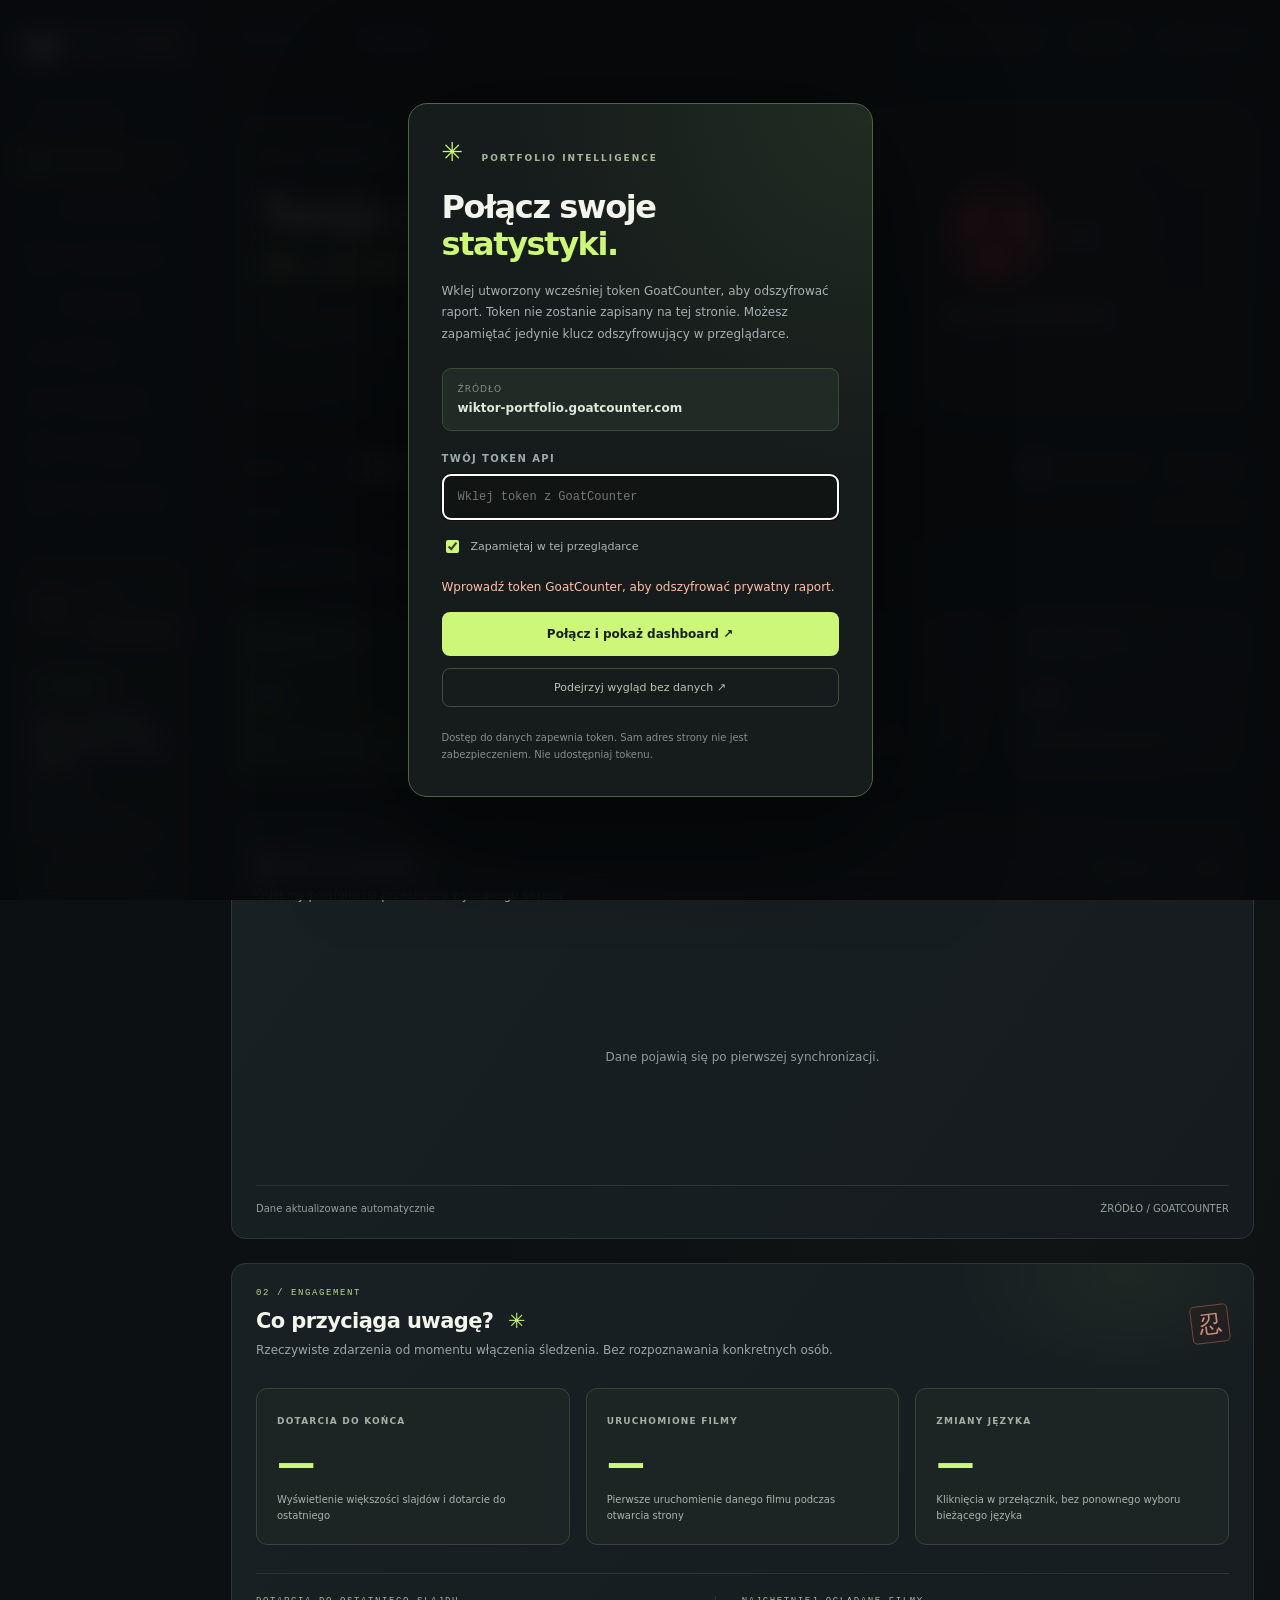
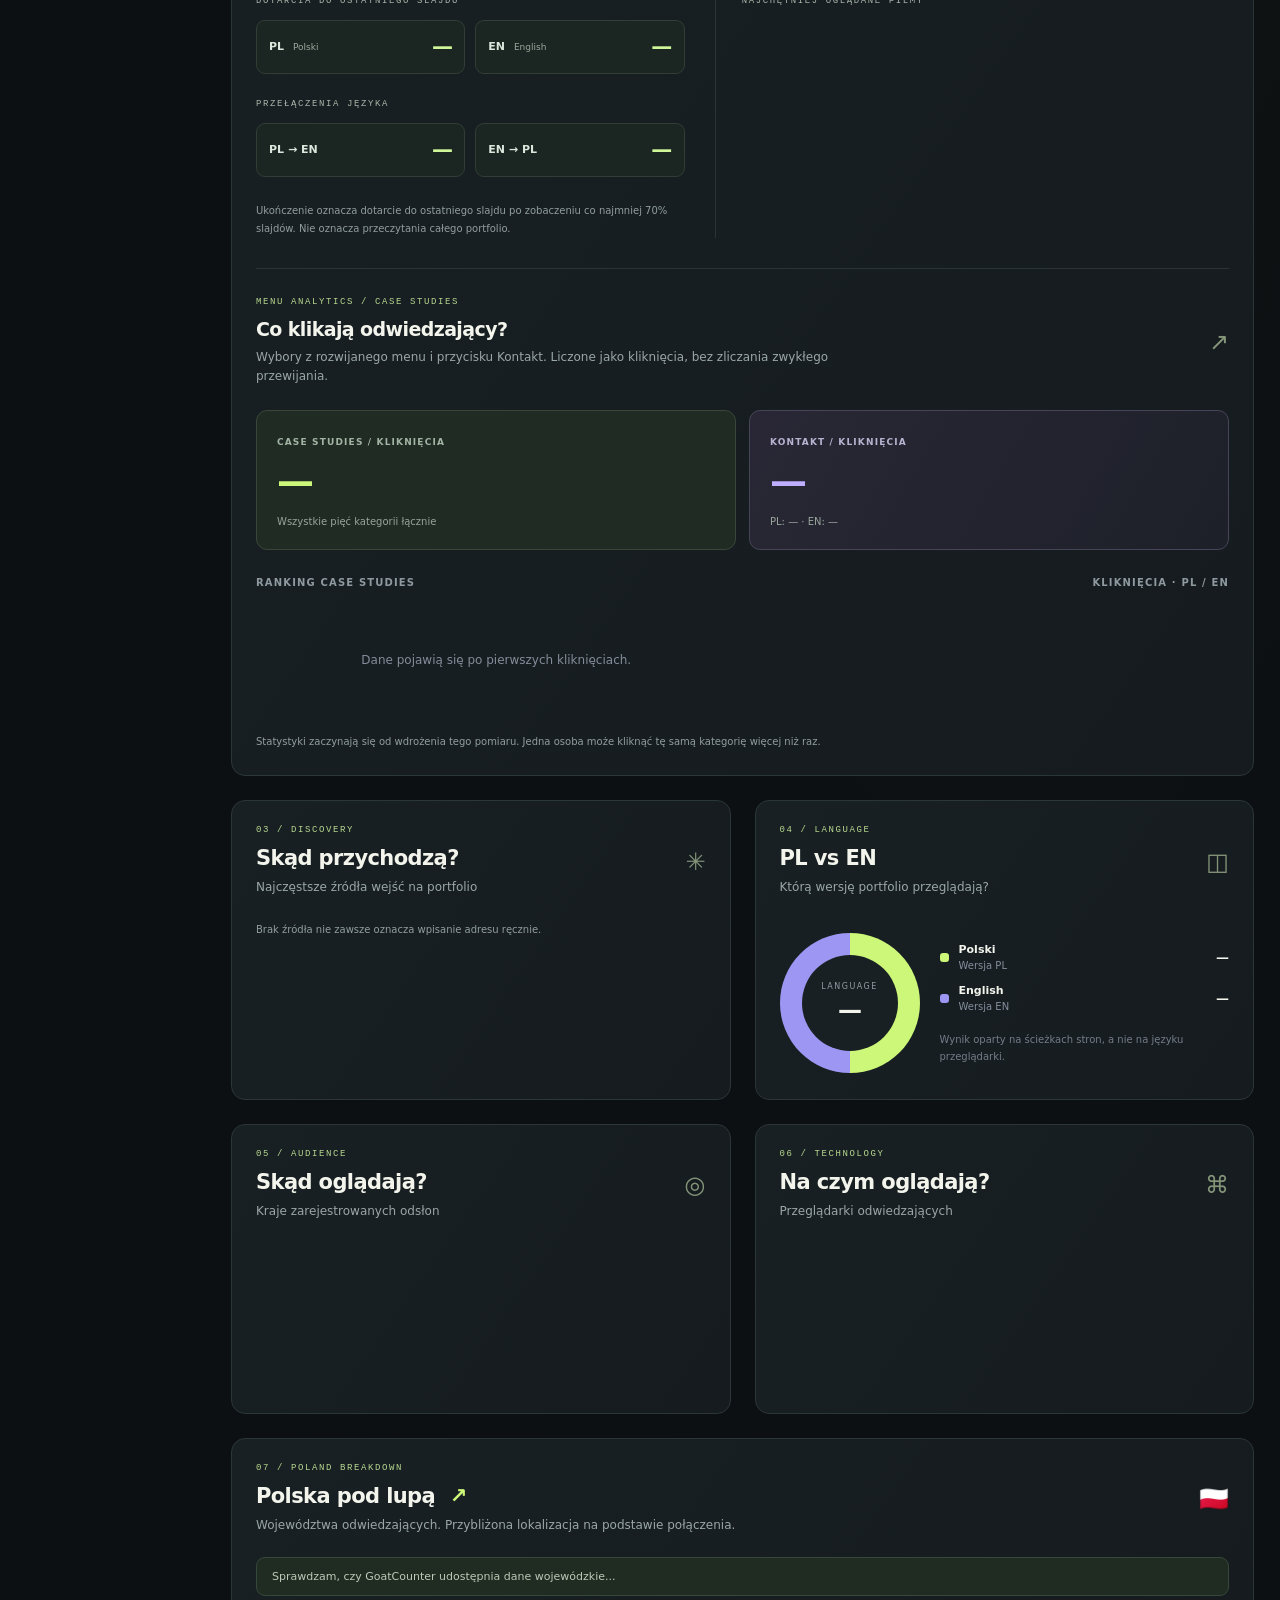
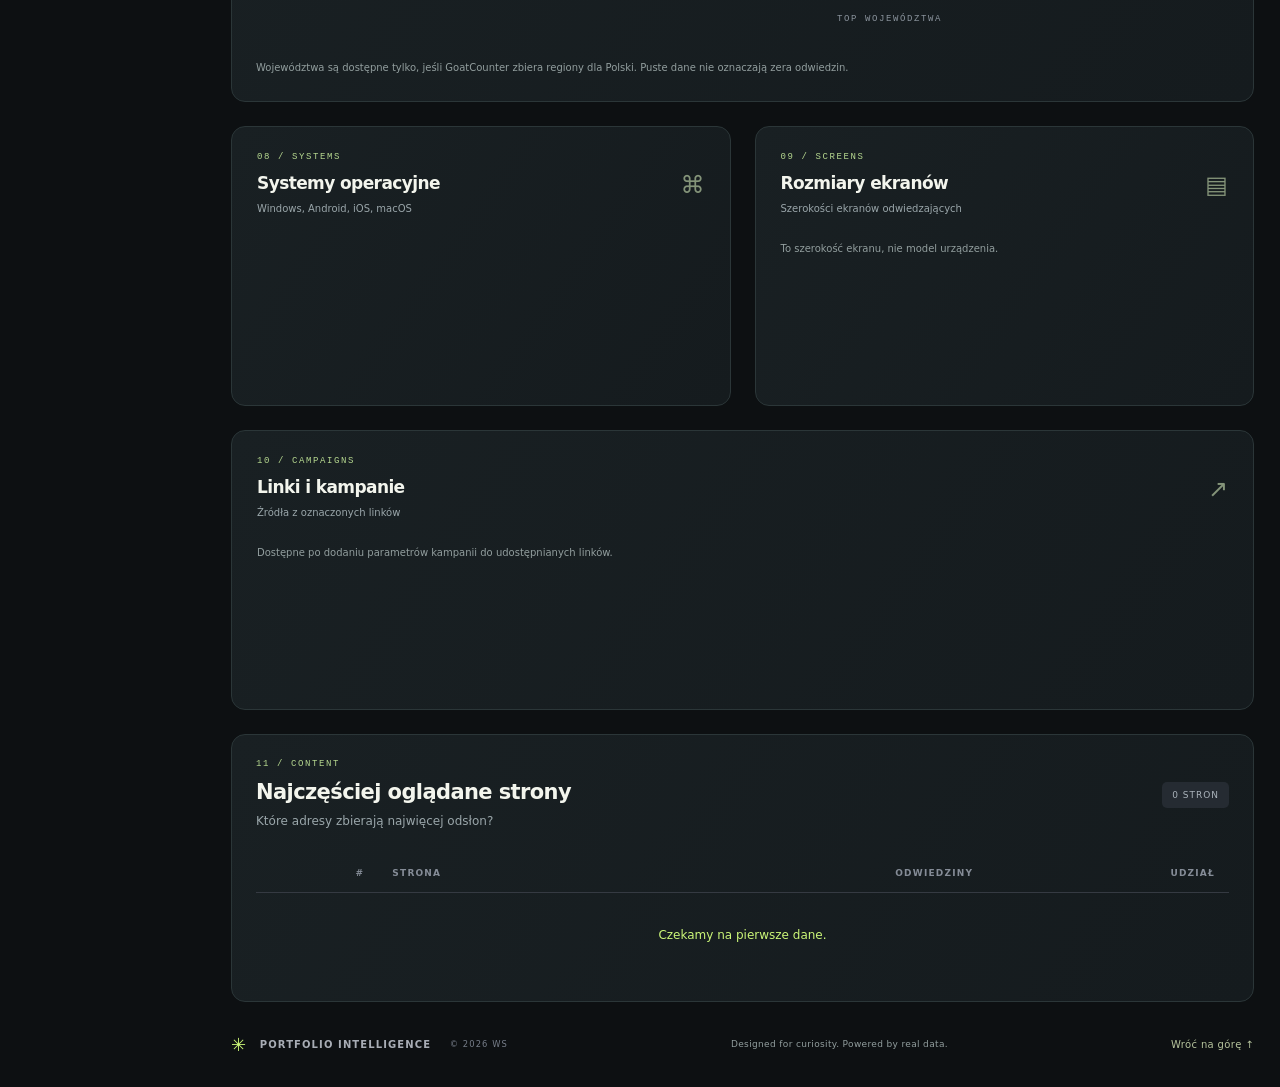
==== studio-insights-8f42c/index.html @ 473cbfe6 "Replace character decorations with Sharingan, transparent Shinobi Score and rank progression" ====
<!doctype html>
<html lang="pl">
<head>
  <meta charset="utf-8">
  <meta name="viewport" content="width=device-width, initial-scale=1">
  <meta name="theme-color" content="#0b0e14">
  <meta name="robots" content="noindex,nofollow,noarchive">
  <meta name="referrer" content="no-referrer">
  <title>Portfolio Intelligence | Wiktor Szczepaniak</title>
  <link rel="stylesheet" href="./style.css?v=sharingan-1">

  <script src="./connect.js?v=studio-2" defer></script>
  <script src="./shinobi-score.js" defer></script>
  <script src="./app.js?v=sharingan-1" defer></script>
  <script src="./appearance.js" defer></script>
</head>
<body>
  <div class="orb orb-one" aria-hidden="true"></div><div class="orb orb-two" aria-hidden="true"></div>
  <aside class="sidebar">
    <a class="brand" href="#overview" aria-label="Początek dashboardu"><div class="brand-symbol">W<span>✳</span></div><div class="brand-text">WS / STUDIO<small>ANALYTICS SYSTEM</small></div></a>
    <div class="side-caption">WORKSPACE</div>
    <nav class="navigation" aria-label="Nawigacja">
      <a class="nav-item active" href="#overview"><span class="nav-icon">▦</span> Overview <span class="nav-arrow">↗</span></a>
      <a class="nav-item" href="#traffic"><span class="nav-icon">⌁</span> Ruch na stronie</a><a class="nav-item" href="#engagement"><span class="nav-icon">◉</span> Zaangażowanie</a>
      <a class="nav-item" href="#discovery"><span class="nav-icon">↗</span> Źródła ruchu</a>
      <a class="nav-item" href="#audience"><span class="nav-icon">◎</span> Odbiorcy</a>
      <a class="nav-item" href="#regions"><span class="nav-icon">◈</span> Województwa</a><a class="nav-item" href="#devices"><span class="nav-icon">⌘</span> Technologia</a><a class="nav-item" href="#pages"><span class="nav-icon">▤</span> Popularne strony</a>
    </nav>
    <div class="side-card"><div class="side-rank"><span class="rank-seal" aria-hidden="true">忍</span><div><small>RANGA W TYM OKRESIE</small><strong id="side-rank-name">Nieustalona</strong></div></div><div class="side-card-top"><span class="dot"></span> PORTFOLIO TRACKER</div><strong>Jedno portfolio. Dwa języki. Pełen obraz.</strong><p>Statystyki z GoatCounter. Bez reklamowych trackerów.</p><a href="https://wiktorszczepaniak.github.io/portfolio/" target="_blank" rel="noopener noreferrer">Otwórz portfolio ↗</a></div>
    <div class="side-profile"><div class="profile-avatar">WS</div><div>Wiktor Szczepaniak<small>Creative Copywriter</small></div><span class="profile-more">···</span></div>
  </aside>
  <main class="main" id="overview">
    <header class="topbar"><div class="breadcrumbs">WORKSPACE <span>/</span> <b>ANALYTICS</b></div><div class="top-right"><span class="sync-mark" id="sync-mark"><i></i><span id="sync-text">Łączenie z danymi</span></span><span class="top-divider"></span><button id="manage-key" type="button" class="manage-key">Klucz API</button><span class="top-divider"></span><a href="https://wiktorszczepaniak.github.io/portfolio/" target="_blank" rel="noopener noreferrer">Zobacz stronę <span>↗</span></a></div></header>
    <section class="hero">
      <div class="hero-copy">
        <div class="hero-overline"><span class="hero-spark">✳</span> WS / PORTFOLIO INTELLIGENCE</div>
        <h1>Twoja praca.<br><em>Jej zasięg.</em></h1>
        <p>Zobacz, kto trafia na Twoje portfolio<br class="desktop-break"> i co zatrzymuje go na dłużej.</p>
        <div class="hero-caption"><span></span> CREATIVE WORK. REAL NUMBERS.</div>
      </div>
      <div class="shinobi-card">
        <div class="rank-card-top"><span>SHINOBI SCORE</span><span id="score-period">7 DNI</span></div>
        <div class="rank-card-main">
          <div class="sharingan-emblem" aria-hidden="true"><svg viewBox="0 0 160 160"><circle class="eye-disc" cx="80" cy="80" r="69"/><circle class="eye-orbit" cx="80" cy="80" r="43"/><circle cx="80" cy="80" r="13" fill="#140b0e"/><g fill="#140b0e"><path d="M80 26c-11 0-16 12-9 20 6 7 17 4 18-4 8 1 14-2 18-9-9 4-17-7-27-7z"/><path d="M80 26c-11 0-16 12-9 20 6 7 17 4 18-4 8 1 14-2 18-9-9 4-17-7-27-7z" transform="rotate(120 80 80)"/><path d="M80 26c-11 0-16 12-9 20 6 7 17 4 18-4 8 1 14-2 18-9-9 4-17-7-27-7z" transform="rotate(240 80 80)"/></g></svg></div>
          <div class="score-reading"><span>TWÓJ WYNIK</span><strong id="shinobi-score">—</strong><small>PKT / WYBRANY OKRES</small></div>
        </div>
        <div class="rank-line"><strong id="shinobi-rank">Ranga nieustalona</strong><span id="rank-next">Połącz dane</span></div>
        <div class="rank-progress" id="rank-progress" role="progressbar" aria-label="Postęp do kolejnej rangi" aria-valuemin="0" aria-valuemax="100" aria-valuenow="0"><span id="rank-fill"></span></div>
        <p class="rank-hint" id="rank-hint">Sharingan obserwuje. Wynik czeka na dane.</p>
      </div>
    </section>
    <div class="controls"><div class="controls-left"><span class="period-label">WYBRANY OKRES</span><div class="period-pills" role="group" aria-label="Wybór okresu"><button data-period="7" class="active" aria-pressed="true">7 dni</button><button data-period="30" aria-pressed="false">30 dni</button><button data-period="90" aria-pressed="false">90 dni</button><button data-period="365" aria-pressed="false">12 miesięcy</button></div></div><div class="control-actions"><label class="focus-toggle"><input type="checkbox" id="focus-mode"><span class="switch-track" aria-hidden="true"></span><span>Tryb skupienia</span></label><button class="refresh" id="refresh" type="button"><span>↻</span> Odśwież</button></div></div>
    <div class="status-row"><span id="status">Oczekiwanie na raport...</span><span id="timestamp">Źródło: GoatCounter</span></div>
    <details class="score-rules"><summary>Jak działa Shinobi Score i rangi? <span>＋</span></summary><div class="score-rules-content"><p>Własny system punktowy tego dashboardu, liczony osobno dla wybranego okresu. To zabawa z wynikami — nie liczba osób ani ocena jakości portfolio.</p><div class="score-weights"><span><b>+1</b> odsłona</span><span><b>+3</b> uruchomienie filmu</span><span><b>+5</b> dotarcie do końca</span><span><b>+10</b> kliknięcie Kontakt</span></div><div class="rank-ladder"><span>Uczeń <b>0</b></span><span>Genin <b>100</b></span><span>Chūnin <b>500</b></span><span>Jōnin <b>1 500</b></span><span>Kage <b>5 000</b></span></div><p>Punkty sumują zdarzenia, także powtórzone przez tę samą osobę. Dłuższy okres daje więcej okazji do zdobywania punktów. Rangi są umownymi progami tego panelu, nie rankingiem względem innych stron.</p></div></details>
    <section class="metrics" aria-label="Najważniejsze statystyki">
      <article class="metric primary"><div class="metric-top"><span>ODSŁONY PORTFOLIO</span><span class="metric-icon">↗</span></div><div class="metric-value" id="kpi-views">—</div><div class="metric-bottom"><span id="kpi-change" class="delta">—</span><span>względem poprzedniego okresu</span></div><div class="metric-glow"></div></article>
      <article class="metric"><div class="metric-top"><span>ŚREDNIO DZIENNIE</span><span class="metric-icon">◷</span></div><div class="metric-value" id="kpi-average">—</div><div class="metric-bottom"><span class="tiny-mark"></span> Średnia odsłon w tym okresie</div></article>
      <article class="metric"><div class="metric-top"><span>NAJLEPSZY DZIEŃ</span><span class="metric-icon">✦</span></div><div class="metric-value" id="kpi-best">—</div><div class="metric-bottom" id="kpi-best-date">Najwyższy dzienny wynik</div></article>
      <article class="metric"><div class="metric-top"><span>UDZIAŁ WERSJI EN</span><span class="metric-icon">◎</span></div><div class="metric-value" id="kpi-en">—</div><div class="metric-bottom" id="kpi-en-description">Polska i angielska wersja strony</div></article>
    </section>
    <section class="large-chart panel" id="traffic"><div class="section-heading"><div><div class="eyebrow">01 / PERFORMANCE</div><h2>Ruch w czasie <span class="heading-accent">↗</span></h2><p>Odsłony portfolio na przestrzeni wybranego okresu</p></div><div class="chart-legend"><i></i> Odsłony <span id="chart-period"></span><span class="module-stamp" aria-hidden="true">観</span></div></div><div class="chart-wrap" id="chart" role="img" aria-label="Wykres dziennych odsłon"><div class="empty-state">Dane pojawią się po pierwszej synchronizacji.</div></div><div class="chart-footer"><span id="chart-summary">Dane aktualizowane automatycznie</span><span>ŹRÓDŁO / GOATCOUNTER</span></div></section>
    <section class="panel engagement-panel" id="engagement">
      <div class="section-heading"><div><div class="eyebrow">02 / ENGAGEMENT</div>
        <h2>Co przyciąga uwagę? <span class="heading-accent">✳</span></h2>
        <p>Rzeczywiste zdarzenia od momentu włączenia śledzenia. Bez rozpoznawania konkretnych osób.</p></div>
        <span class="module-stamp" aria-hidden="true">忍</span></div>
      <div class="engagement-stats">
        <div class="engagement-item"><span>DOTARCIA DO KOŃCA</span><strong id="engagement-end">—</strong><small>Wyświetlenie większości slajdów i dotarcie do ostatniego</small></div>
        <div class="engagement-item"><span>URUCHOMIONE FILMY</span><strong id="engagement-video">—</strong><small>Pierwsze uruchomienie danego filmu podczas otwarcia strony</small></div>
        <div class="engagement-item"><span>ZMIANY JĘZYKA</span><strong id="engagement-switch">—</strong><small>Kliknięcia w przełącznik, bez ponownego wyboru bieżącego języka</small></div>
      </div>
      <div class="engagement-details">
        <div class="engagement-breakdown"><div class="eyebrow">DOTARCIA DO OSTATNIEGO SLAJDU</div>
          <div class="two-language"><div><span>PL <small>Polski</small></span><strong id="end-pl">—</strong></div>
          <div><span>EN <small>English</small></span><strong id="end-en">—</strong></div></div>
          <div class="eyebrow">PRZEŁĄCZENIA JĘZYKA</div>
          <div class="two-language"><div><span>PL → EN</span><strong id="switch-pl-en">—</strong></div>
          <div><span>EN → PL</span><strong id="switch-en-pl">—</strong></div></div>
          <p class="panel-note">Ukończenie oznacza dotarcie do ostatniego slajdu po zobaczeniu co najmniej 70% slajdów. Nie oznacza przeczytania całego portfolio.</p>
        </div>
        <div class="engagement-videos"><div class="eyebrow">NAJCHĘTNIEJ OGLĄDANE FILMY</div><div class="rankings" id="video-rankings"></div></div>
      </div>
      <div class="navigation-tracking">
        <div class="section-heading"><div>
          <div class="eyebrow">MENU ANALYTICS / CASE STUDIES</div>
          <h2>Co klikają odwiedzający?</h2>
          <p>Wybory z rozwijanego menu i przycisku Kontakt. Liczone jako kliknięcia, bez zliczania zwykłego przewijania.</p>
        </div><span class="panel-asterisk">↗</span></div>
        <div class="navigation-metrics">
          <div class="navigation-metric"><span>CASE STUDIES / KLIKNIĘCIA</span><strong id="case-click-total">—</strong><small>Wszystkie pięć kategorii łącznie</small></div>
          <div class="navigation-metric contact"><span>KONTAKT / KLIKNIĘCIA</span><strong id="contact-click-total">—</strong><small id="contact-split">PL: — · EN: —</small></div>
        </div>
        <div class="navigation-rank-title"><span>RANKING CASE STUDIES</span><span>KLIKNIĘCIA · PL / EN</span></div>
        <div id="case-click-rankings" class="navigation-rankings">
          <p class="rank-empty">Dane pojawią się po pierwszych kliknięciach.</p>
        </div>
        <p class="panel-note">Statystyki zaczynają się od wdrożenia tego pomiaru. Jedna osoba może kliknąć tę samą kategorię więcej niż raz.</p>
      </div>
    </section>
    <div class="two-cols" id="discovery">
      <section class="panel"><div class="section-heading"><div><div class="eyebrow">03 / DISCOVERY</div><h2>Skąd przychodzą?</h2><p>Najczęstsze źródła wejść na portfolio</p></div><span class="panel-asterisk">✳</span></div><div class="rankings" id="referrers"></div><div class="panel-note">Brak źródła nie zawsze oznacza wpisanie adresu ręcznie.</div></section>
      <section class="panel"><div class="section-heading"><div><div class="eyebrow">04 / LANGUAGE</div><h2>PL vs EN</h2><p>Którą wersję portfolio przeglądają?</p></div><span class="panel-asterisk">◫</span></div><div class="split-layout"><div class="donut" id="donut"><div class="donut-hole"><span>LANGUAGE</span><strong id="donut-value">—</strong></div></div><div class="split-details"><div><span class="split-bullet pl"></span><div><strong>Polski</strong><small>Wersja PL</small></div><b id="pl-value">—</b></div><div><span class="split-bullet en"></span><div><strong>English</strong><small>Wersja EN</small></div><b id="en-value">—</b></div><p>Wynik oparty na ścieżkach stron, a nie na języku przeglądarki.</p></div></div></section>
    </div>
    <div class="two-cols" id="audience">
      <section class="panel"><div class="section-heading"><div><div class="eyebrow">05 / AUDIENCE</div><h2>Skąd oglądają?</h2><p>Kraje zarejestrowanych odsłon</p></div><span class="panel-asterisk">◎</span></div><div class="rankings" id="countries"></div></section>
      <section class="panel"><div class="section-heading"><div><div class="eyebrow">06 / TECHNOLOGY</div><h2>Na czym oglądają?</h2><p>Przeglądarki odwiedzających</p></div><span class="panel-asterisk">⌘</span></div><div class="rankings" id="browsers"></div></section>
    </div>

    <section class="panel region-panel" id="regions">
      <div class="section-heading"><div><div class="eyebrow">07 / POLAND BREAKDOWN</div><h2>Polska pod lupą <span class="heading-accent">↗</span></h2>
      <p>Województwa odwiedzających. Przybliżona lokalizacja na podstawie połączenia.</p></div>
      <span class="panel-asterisk">🇵🇱</span></div>
      <div class="region-summary" id="region-summary">Sprawdzam, czy GoatCounter udostępnia dane wojewódzkie...</div>
      <div class="region-layout"><div id="region-tiles" class="region-tiles" aria-label="Województwa Polski"></div><div class="region-ranking"><div class="eyebrow">TOP WOJEWÓDZTWA</div><div class="rankings" id="region-list"></div></div></div>
      <div class="panel-note">Województwa są dostępne tylko, jeśli GoatCounter zbiera regiony dla Polski. Puste dane nie oznaczają zera odwiedzin.</div>
    </section>
    <div class="three-cols" id="devices">
      <section class="panel"><div class="section-heading"><div><div class="eyebrow">08 / SYSTEMS</div><h2>Systemy operacyjne</h2><p>Windows, Android, iOS, macOS</p></div><span class="panel-asterisk">⌘</span></div><div class="rankings" id="systems"></div></section>
      <section class="panel"><div class="section-heading"><div><div class="eyebrow">09 / SCREENS</div><h2>Rozmiary ekranów</h2><p>Szerokości ekranów odwiedzających</p></div><span class="panel-asterisk">▤</span></div><div class="rankings" id="sizes"></div><p class="panel-note">To szerokość ekranu, nie model urządzenia.</p></section>
      <section class="panel"><div class="section-heading"><div><div class="eyebrow">10 / CAMPAIGNS</div><h2>Linki i kampanie</h2><p>Źródła z oznaczonych linków</p></div><span class="panel-asterisk">↗</span></div><div class="rankings" id="campaigns"></div><p class="panel-note">Dostępne po dodaniu parametrów kampanii do udostępnianych linków.</p></section>
    </div>
    <section class="panel pages-panel" id="pages"><div class="section-heading"><div><div class="eyebrow">11 / CONTENT</div><h2>Najczęściej oglądane strony</h2><p>Które adresy zbierają najwięcej odsłon?</p></div><span class="page-count" id="page-count">0 STRON</span></div><div class="table-scroll"><table><thead><tr><th>#</th><th>STRONA</th><th>ODWIEDZINY</th><th>UDZIAŁ</th></tr></thead><tbody id="page-rows"><tr><td colspan="4" class="table-empty">Czekamy na pierwsze dane.</td></tr></tbody></table></div></section>
    <footer class="footer"><div><span class="footer-symbol">✳</span> PORTFOLIO INTELLIGENCE <small>© 2026 WS</small></div><div>Designed for curiosity. Powered by real data.</div><a href="#overview">Wróć na górę ↑</a></footer>
  </main>
  <div class="tooltip" id="tooltip" hidden></div>
<div class="connect-overlay" id="connect-overlay" hidden>
  <section class="connect-card" role="dialog" aria-modal="true" aria-labelledby="connect-title">
    <div class="connect-spark">✳ <span>PORTFOLIO INTELLIGENCE</span></div>
    <h2 id="connect-title">Połącz swoje <em>statystyki.</em></h2>
    <p>Wklej utworzony wcześniej token GoatCounter, aby odszyfrować raport. Token nie zostanie zapisany na tej stronie. Możesz zapamiętać jedynie klucz odszyfrowujący w przeglądarce.</p>
    <div class="connect-site">ŹRÓDŁO <strong>wiktor-portfolio.goatcounter.com</strong></div>
    <form id="connect-form">
      <label for="goat-token">TWÓJ TOKEN API</label>
      <input id="goat-token" type="password" autocomplete="off" spellcheck="false" required placeholder="Wklej token z GoatCounter">
      <label class="remember"><input id="remember-key" type="checkbox" checked> Zapamiętaj w tej przeglądarce</label>
      <div id="connect-error" role="alert" class="connect-error" hidden></div>
      <button id="connect-button" type="submit">Połącz i pokaż dashboard ↗</button>
    </form>
    <button class="preview-layout" id="preview-layout" type="button">Podejrzyj wygląd bez danych ↗</button>
    <small>Dostęp do danych zapewnia token. Sam adres strony nie jest zabezpieczeniem. Nie udostępniaj tokenu.</small>
  </section>
</div></body>
</html>
---- studio-insights-8f42c/style.css ----
:root{--bg:#0c0e12;--surface:#15181f;--surface2:#1b1f27;--line:#272b34;--ink:#f7f7f6;--muted:#858b99;--green:#c6f66a;--violet:#9e96f3;--soft:#b2b8c5;font-family:Inter,ui-sans-serif,system-ui,-apple-system,BlinkMacSystemFont,"Segoe UI",sans-serif;color:var(--ink);background:var(--bg);font-synthesis:none}*{box-sizing:border-box}html{scroll-behavior:smooth;scroll-padding-top:28px}body{margin:0;min-width:320px}a{color:inherit;text-decoration:none}button{font:inherit;cursor:pointer}button:focus-visible,a:focus-visible{outline:2px solid var(--green);outline-offset:4px}::selection{background:#c6f66a;color:#10130d}.orb{pointer-events:none;position:fixed;filter:blur(80px);z-index:-1;border-radius:50%}.orb-one{height:400px;width:440px;right:0;top:0;background:rgba(113,118,227,.045)}.orb-two{height:390px;width:500px;left:30%;top:40%;background:rgba(185,246,105,.025)}
.sidebar{width:248px;background:#12141a;border-right:1px solid #272930;position:fixed;left:0;top:0;bottom:0;padding:30px 18px;display:flex;flex-direction:column;z-index:5}.brand{display:flex;align-items:center;gap:14px;padding:0 10px}.brand-symbol{font-size:37px;font-weight:900;letter-spacing:-6px;line-height:1}.brand-symbol span{color:var(--green);font-size:17px;vertical-align:top;letter-spacing:0;margin-left:3px}.brand-text{font-weight:820;letter-spacing:1.5px;font-size:12px;white-space:nowrap}.brand-text small{display:block;font-size:8px;font-weight:500;color:var(--muted);margin-top:5px;letter-spacing:2px}.side-caption{color:#6d7382;font-size:10px;font-weight:700;letter-spacing:1.8px;margin:66px 18px 17px}.navigation{display:flex;flex-direction:column;gap:7px}.nav-item{height:45px;border-radius:9px;display:flex;align-items:center;gap:15px;font-size:12px;color:#8c919e;padding:0 14px;transition:background .2s,color .2s}.nav-icon{width:19px;font-size:18px;font-weight:500;text-align:center}.nav-item:hover{background:#20242b;color:#fff}.nav-item.active{background:rgba(198,246,106,.09);color:var(--green)}.nav-arrow{margin-left:auto}.side-card{border:1px solid #353c37;background:linear-gradient(130deg,#252f25,#171c1d);border-radius:13px;padding:19px;margin:auto 4px 24px}.side-card-top{font-size:9px;letter-spacing:1.4px;color:var(--green);font-weight:700;display:flex;align-items:center;gap:8px}.dot{width:7px;height:7px;background:var(--green);border-radius:100%;box-shadow:0 0 14px #b5df6d}.side-card strong{display:block;margin:15px 0 8px;font-size:15px;font-weight:620;line-height:1.45;letter-spacing:-.3px}.side-card p{font-size:11px;color:#9ba99d;line-height:1.7}.side-card a{display:block;border:1px solid #596549;color:var(--green);text-align:center;border-radius:7px;font-size:11px;padding:9px;margin-top:17px}.side-card a:hover{background:#405333}.side-profile{padding:19px 8px 0;border-top:1px solid var(--line);display:flex;align-items:center;gap:10px;font-size:11px;font-weight:650}.profile-avatar{border-radius:10px;width:36px;height:36px;display:grid;place-items:center;background:#333a2c;color:var(--green);font-size:11px}.side-profile small{display:block;color:var(--muted);font-size:10px;font-weight:400;margin-top:4px}.profile-more{margin-left:auto;font-size:18px;color:#7a8190}
.main{max-width:1650px;margin-left:248px;padding:0 50px}.topbar{height:90px;border-bottom:1px solid var(--line);display:flex;align-items:center;justify-content:space-between}.breadcrumbs{color:#747987;font-size:10px;letter-spacing:2px;font-weight:600}.breadcrumbs span{margin:0 16px;color:#525968}.breadcrumbs b{color:#e6e7e9}.top-right{display:flex;gap:25px;align-items:center;font-size:11px;color:#bbc0c6}.top-right a span{color:var(--green)}.top-divider{height:21px;width:1px;background:var(--line)}.sync-mark{display:flex;align-items:center;gap:9px;color:#9ca5a2}.sync-mark i{background:var(--green);width:7px;height:7px;border-radius:50%;box-shadow:0 0 11px #a5d55566}.sync-mark.warn i{background:#eab875;box-shadow:none}
.hero{margin-top:39px;padding:31px 35px 28px;position:relative;overflow:hidden;border:1px solid #404e3b;border-radius:16px;background:radial-gradient(circle at 82% 3%,rgba(198,246,106,.22),transparent 32%),linear-gradient(115deg,#1e2820 0%,#191e1e 60%,#212b24 100%)}.hero:after{position:absolute;content:"✳";right:5%;top:-100px;color:#c6f66a08;font-size:400px;line-height:1;pointer-events:none}.hero-overline{display:flex;align-items:center;gap:12px;color:#baceb4;font-size:10px;font-weight:700;letter-spacing:2.1px}.hero-spark{font-size:19px;color:var(--green)}.hero-rule{width:34px;height:1px;background:#798c6d}.hero-content{display:flex;justify-content:space-between;align-items:end;gap:22px;position:relative;z-index:1}.hero h1{font-size:clamp(35px,4vw,57px);font-weight:700;letter-spacing:-2.5px;line-height:1.1;margin:28px 0 13px}.hero h1 em{font-weight:430;color:var(--green);font-style:normal}.hero p{color:#b7c4b7;font-size:13px;line-height:1.6;margin:0 0 5px}.hero-tag{display:flex;align-items:end;gap:10px;color:var(--green);white-space:nowrap}.hero-tag>span{font-size:56px;font-weight:900;line-height:1;letter-spacing:-5px}.hero-tag small{font-size:8px;letter-spacing:1.1px;line-height:1.7;color:#b4bea9}
.controls{display:flex;justify-content:space-between;gap:15px;margin-top:29px;align-items:center;flex-wrap:wrap}.controls-left{display:flex;align-items:center;gap:18px}.period-label{font-size:9px;font-weight:700;color:#767c8a;letter-spacing:1.5px}.period-pills{display:flex;align-items:center;padding:4px;border:1px solid #323640;background:#161920;border-radius:9px;gap:3px}.period-pills button{border:0;background:none;border-radius:6px;padding:9px 13px;color:#999fab;font-size:11px}.period-pills button.active{background:#343d2e;color:#d4ffa0;font-weight:650;box-shadow:0 1px 5px #0004}.period-pills button:hover:not(.active){color:#fff}.refresh{background:transparent;border:1px solid #333943;color:#b8bbc3;font-size:11px;border-radius:8px;padding:10px 14px}.refresh span{font-size:15px;color:var(--green);margin-right:4px}.refresh:hover{border-color:var(--green)}.status-row{display:flex;justify-content:space-between;gap:10px;font-size:10px;color:#7e8492;margin:15px 0 21px}.status-row.error{color:#e9b477}
.metrics{display:grid;grid-template-columns:repeat(4,minmax(0,1fr));gap:15px}.metric{border:1px solid var(--line);background:#171a20;border-radius:13px;padding:22px 21px 18px;min-height:163px;overflow:hidden;position:relative}.metric.primary{border-color:#586547;background:linear-gradient(120deg,#27352c,#1c241e)}.metric-top{display:flex;justify-content:space-between;align-items:center;font-size:9px;font-weight:750;color:#a0a7b1;letter-spacing:1px}.metric.primary .metric-top{color:#becfbb}.metric-icon{font-size:18px;color:#8a9599}.metric.primary .metric-icon{color:var(--green)}.metric-value{font-size:clamp(30px,2.6vw,43px);line-height:1.1;font-weight:700;letter-spacing:-2px;margin-top:20px;font-variant-numeric:tabular-nums}.primary .metric-value{color:var(--green)}.metric-bottom{color:#858e9a;font-size:10px;margin-top:14px;line-height:1.5}.primary .metric-bottom{color:#afc2af}.delta{background:#344c34;border:1px solid #4b7350;color:#d6f8b7;border-radius:5px;font-size:10px;padding:3px 6px;margin-right:5px;white-space:nowrap}.delta.negative{background:#492b34;border-color:#67454d;color:#f1b3b6}.delta.neutral{color:#a4a9b5;border-color:#464d52;background:#262a2f}.tiny-mark{display:inline-block;background:#9e96f3;width:7px;height:7px;border-radius:100%;margin-right:5px}.metric-glow{position:absolute;right:-48px;bottom:-80px;width:170px;height:170px;border-radius:100%;background:#b8fd8130;filter:blur(35px)}
.panel{border:1px solid var(--line);background:#16191f;border-radius:13px;padding:26px 29px;min-width:0}.large-chart{margin-top:20px}.section-heading{display:flex;align-items:start;justify-content:space-between;gap:15px}.eyebrow{font-size:9px;color:var(--green);font-weight:750;letter-spacing:2.1px}.section-heading h2{font-size:19px;letter-spacing:-.5px;font-weight:650;margin:11px 0 8px}.section-heading p{color:#838b99;font-size:11px;margin:0;line-height:1.7}.heading-accent{color:var(--green);margin-left:8px}.chart-legend{color:#adb2bd;font-size:11px;display:flex;align-items:center;gap:9px}.chart-legend i{height:8px;width:8px;background:var(--green);border-radius:50%;box-shadow:0 0 10px #c6f66a99}.chart-legend span{color:#6d7482;margin-left:14px;font-size:10px}.chart-wrap{height:270px;margin-top:30px;position:relative;touch-action:pan-y}.chart-wrap svg{width:100%;height:100%;overflow:visible}.chart-wrap .axis{fill:#818998;font-family:inherit;font-size:11px}.chart-wrap .gridline{stroke:#2d313a;stroke-width:1;stroke-dasharray:4 6}.chart-wrap .trend{stroke:var(--green);stroke-width:2.8;stroke-linecap:round;stroke-linejoin:round;fill:none;filter:drop-shadow(0 0 7px #c6f66a33)}.chart-wrap .focus-line{stroke:#c6f66a77;stroke-width:1;stroke-dasharray:3 4}.chart-footer{display:flex;justify-content:space-between;gap:20px;border-top:1px solid var(--line);padding-top:17px;color:#7f8894;font-size:10px}.empty-state{color:#929aa5;height:100%;display:flex;align-items:center;justify-content:center;text-align:center;font-size:12px}
.two-cols{display:grid;grid-template-columns:repeat(2,minmax(0,1fr));gap:19px;margin-top:19px}.two-cols .panel{min-height:330px}.panel-asterisk{font-size:24px;color:#78826f}.rankings{margin-top:23px}.rank{margin-bottom:18px}.rank-top{display:flex;align-items:center;justify-content:space-between;gap:12px;margin-bottom:9px;font-size:12px}.rank-name{color:#dce0e5;white-space:nowrap;overflow:hidden;text-overflow:ellipsis;max-width:75%}.rank-num{color:#aab1bd;font-variant-numeric:tabular-nums;font-size:11px}.rank-meter{background:#292d35;height:6px;border-radius:9px;overflow:hidden}.rank-fill{display:block;height:100%;border-radius:9px;background:linear-gradient(90deg,#9a9b69,#c6f66a)}.panel-note{color:#717985;font-size:10px;line-height:1.6;margin:16px 0 0}.rank-empty{color:#858c9a;text-align:center;padding:65px 12px;font-size:12px}
.split-layout{display:flex;align-items:center;gap:30px;margin-top:32px}.donut{height:174px;width:174px;flex:0 0 174px;border-radius:50%;background:conic-gradient(var(--green) 0% 50%,var(--violet) 50% 100%);padding:26px;transition:background .3s}.donut-hole{background:#171a20;border-radius:50%;height:100%;display:flex;align-items:center;justify-content:center;flex-direction:column}.donut-hole span{font-size:8px;color:#929ba4;letter-spacing:1.5px}.donut-hole strong{font-size:24px;letter-spacing:-1px;margin-top:5px}.split-details{flex:1;min-width:0}.split-details>div{display:flex;gap:10px;align-items:center;margin:13px 0}.split-bullet{width:9px;height:9px;border-radius:3px}.split-bullet.pl{background:var(--green)}.split-bullet.en{background:var(--violet)}.split-details strong{font-size:11px;font-weight:630;display:block}.split-details small{font-size:10px;color:#858e9d;display:block;margin-top:4px}.split-details b{margin-left:auto;font-variant-numeric:tabular-nums;font-size:13px}.split-details p{font-size:10px;color:#747c88;line-height:1.7;margin-top:19px}
.pages-panel{margin-top:19px}.page-count{background:#252b32;color:#aab3bb;padding:8px 10px;border-radius:5px;font-size:9px;letter-spacing:1px}.table-scroll{overflow-x:auto;margin-top:22px}table{border-collapse:collapse;width:100%;font-variant-numeric:tabular-nums}th{font-size:9px;color:#858c97;font-weight:700;letter-spacing:1.2px;padding:14px;border-bottom:1px solid #353a42;text-align:right}th:nth-child(2){text-align:left}td{padding:16px 14px;border-bottom:1px solid #272b33;font-size:12px;text-align:right}td:nth-child(2){text-align:left}td:first-child{color:#777f8b}td:last-child{color:var(--green)}tbody tr:last-child td{border:0}tbody tr:hover td{background:#1f2525}.table-empty{text-align:center!important;color:#777f8b;padding:35px}.page-path{font-weight:650;display:block}.page-title{color:#7b8792;font-size:10px;display:block;margin-top:4px}
.footer{display:flex;justify-content:space-between;align-items:center;gap:10px;padding:33px 0 39px;color:#79808c;font-size:10px;letter-spacing:.35px}.footer>div:first-child{font-weight:750;letter-spacing:1.1px;color:#a8adb5}.footer-symbol{font-size:18px;color:var(--green);vertical-align:middle;margin-right:8px}.footer small{font-weight:400;margin-left:14px;color:#777e8a}.footer a{color:#b6c49d}.tooltip{position:fixed;z-index:20;background:#2d3829;color:#eafaeb;border:1px solid #6c9061;box-shadow:0 10px 25px #0007;border-radius:9px;padding:10px 13px;font-size:12px;pointer-events:none;transform:translate(-50%,-115%);white-space:nowrap}
@media(min-width:1600px){.main{padding:0 66px}}
@media(max-width:1280px){.sidebar{width:205px;padding:26px 13px}.brand{gap:8px;padding:0 3px}.main{margin-left:205px;padding:0 25px}.side-card{padding:15px}.metric{padding:20px 16px}.metric-value{font-size:31px}.split-layout{gap:15px}.donut{height:145px;width:145px;flex-basis:145px;padding:22px}}
@media(max-width:1050px){.sidebar{width:70px;align-items:center;padding:22px 7px}.brand-text,.side-caption,.nav-item:not(.active) .nav-arrow,.side-card,.side-profile,.nav-item{font-size:0}.brand-symbol{font-size:33px;letter-spacing:-4px}.navigation{margin-top:60px;width:100%}.nav-item{justify-content:center;padding:0}.nav-icon{font-size:21px}.main{margin-left:70px}.metrics{grid-template-columns:repeat(2,minmax(0,1fr))}.split-layout{gap:24px}.donut{height:170px;width:170px;flex-basis:170px;padding:25px}}
@media(max-width:800px){.two-cols{grid-template-columns:1fr}.two-cols .panel{min-height:0}.split-layout{justify-content:space-evenly}.hero-tag{display:none}}
@media(max-width:570px){.sidebar{display:none}.main{margin:0;padding:0 15px}.topbar{height:66px}.top-right{gap:8px}.top-right>a,.top-divider{display:none}.hero{margin-top:18px;padding:25px 20px}.hero h1{font-size:35px;letter-spacing:-1.6px;margin:19px 0 11px}.hero-overline{font-size:8px;letter-spacing:1.4px}.hero p{font-size:11px}.controls-left{display:block;width:100%}.period-label{display:block;margin-bottom:10px}.period-pills{width:100%;justify-content:space-between}.period-pills button{padding:9px 8px;font-size:10px}.controls{gap:12px;margin-top:20px}.refresh{margin-left:auto}.status-row{margin-top:10px}.status-row #timestamp{display:none}.metrics{gap:10px}.metric{padding:15px 12px;min-height:137px}.metric-top{font-size:8px}.metric-icon{font-size:15px}.metric-value{font-size:32px;margin-top:18px}.metric-bottom{font-size:9px}.panel{padding:20px 17px}.section-heading h2{font-size:17px}.section-heading p{font-size:10px}.chart-wrap{height:210px;margin-top:25px}.chart-footer{font-size:9px}.large-chart{margin-top:12px}.two-cols{margin-top:12px;gap:12px}.split-layout{gap:18px}.donut{height:128px;width:128px;flex-basis:128px;padding:20px}.donut-hole strong{font-size:20px}.split-details b{font-size:11px}.pages-panel{margin-top:12px}.footer{font-size:9px;line-height:1.8;flex-wrap:wrap}.footer>div:nth-child(2){display:none}th,td{padding:12px 8px}.metric.primary .delta{padding:2px 4px}}
@media(prefers-reduced-motion:reduce){*,*:before,*:after{scroll-behavior:auto!important;transition-duration:0s!important}}

.manage-key{border:0;background:transparent;color:var(--green);padding:4px 0;font-size:11px}
.connect-overlay{position:fixed;inset:0;z-index:999;background:#07090ce8;backdrop-filter:blur(12px);display:grid;place-items:center;padding:20px}
.connect-overlay[hidden]{display:none}
.connect-card{width:min(465px,100%);padding:33px;border:1px solid #4c6546;border-radius:19px;background:radial-gradient(circle at 100% 0%,#405d3540,transparent 45%),#161b1b;box-shadow:0 25px 130px #0009}
.connect-spark{color:var(--green);font-size:26px;margin-bottom:22px}.connect-spark span{font-size:9px;letter-spacing:2px;font-weight:750;color:#a6ba9a;margin-left:10px}
.connect-card h2{font-size:32px;line-height:1.15;letter-spacing:-1.4px;margin:0}.connect-card h2 em{font-style:normal;color:var(--green)}
.connect-card>p{font-size:12px;line-height:1.8;color:#a7b0b2;margin:18px 0 22px}
.connect-site{padding:15px;background:#222a25;border:1px solid #374b3b;border-radius:9px;color:#819484;font-size:9px;letter-spacing:1px;margin-bottom:22px}
.connect-site strong{display:block;color:#dfe9de;font-size:12px;letter-spacing:0;margin-top:7px}
.connect-card form>label:not(.remember){display:block;color:#9daaab;font-size:10px;font-weight:750;letter-spacing:1.4px;margin-bottom:10px}
.connect-card input[type=password]{width:100%;background:#101513;color:#f1f8ee;border:1px solid #526253;border-radius:8px;padding:15px;font:12px ui-monospace,monospace;outline-color:var(--green)}
.remember{display:flex;align-items:center;gap:9px;color:#adb7b2;font-size:11px;margin:17px 0 22px}.remember input{accent-color:var(--green)}
.connect-card button[type=submit]{background:var(--green);color:#182018;border:0;border-radius:8px;padding:15px;width:100%;font-size:12px;font-weight:800;cursor:pointer}
.connect-card button[disabled]{opacity:.55;cursor:wait}
.connect-error{color:#ffc0aa;font-size:12px;line-height:1.6;margin-bottom:15px}
.connect-card>small{display:block;color:#858e8b;font-size:10px;line-height:1.7;margin-top:22px}
@media(max-width:570px){.manage-key{font-size:10px}.connect-card{padding:24px}.connect-card h2{font-size:28px}}

/* Private, aggregated Poland location breakdown. No raw location data in HTML. */
.region-panel{margin-top:19px}
.region-summary{font-size:11px;color:#b4c4b4;margin:21px 0 18px;padding:12px 15px;border:1px solid #35483b;border-radius:9px;background:#1e2821}
.region-summary.empty{color:#b6aaa0;border-color:#564a35;background:#2d281e}
.region-layout{display:grid;grid-template-columns:minmax(0,1.4fr) minmax(230px,1fr);gap:32px;align-items:start}
.region-tiles{display:grid;grid-template-columns:repeat(4,minmax(0,1fr));gap:9px}
.region-tile{min-height:70px;padding:12px 9px;border:1px solid #3a453e;border-radius:9px;background:#1c2721;display:flex;flex-direction:column;justify-content:space-between;gap:9px;overflow:hidden}
.region-tile .region-label{font-size:10px;color:#d8e1d8;line-height:1.3;overflow-wrap:anywhere}
.region-tile .region-value{font-variant-numeric:tabular-nums;font-size:17px;font-weight:680;color:#d0f599}
.region-tile.unknown{background:#1a1e23;border-color:#2e343b}
.region-tile.unknown .region-value{color:#59636b}
.region-ranking .eyebrow{color:#8b949d}
.region-ranking .rankings{margin-top:19px}
.region-ranking .rank-name{max-width:69%}
@media(max-width:1100px){.region-layout{grid-template-columns:1fr;gap:25px}}
@media(max-width:570px){.region-panel{margin-top:12px}.region-tiles{gap:7px;grid-template-columns:repeat(2,minmax(0,1fr))}.region-tile{min-height:63px}.region-summary{line-height:1.6}.region-panel .panel-asterisk{font-size:21px}}

.three-cols{display:grid;grid-template-columns:repeat(3,minmax(0,1fr));gap:18px;margin-top:19px}
.three-cols .panel{min-height:320px;padding:23px 21px}
.three-cols .panel .section-heading h2{font-size:17px}
.three-cols .panel .section-heading p{font-size:10px}
@media(max-width:1280px){.three-cols{grid-template-columns:1fr 1fr}.three-cols .panel:last-child{grid-column:1/-1}}
@media(max-width:800px){.three-cols{grid-template-columns:1fr}.three-cols .panel:last-child{grid-column:auto}}
@media(max-width:570px){.three-cols{gap:12px;margin-top:12px}.three-cols .panel{min-height:0;padding:20px 17px}}

/* Portfolio engagement module */
.engagement-panel{margin-top:19px;position:relative;overflow:hidden}
.engagement-panel:before{content:"";position:absolute;right:-50px;top:-100px;width:350px;height:220px;pointer-events:none;background:radial-gradient(ellipse,#c6f66a0b,transparent 70%)}
.engagement-stats{display:grid;grid-template-columns:repeat(3,minmax(0,1fr));gap:12px;margin-top:27px}
.engagement-item{border:1px solid #384338;border-radius:11px;background:linear-gradient(120deg,#222a25,#1b2024);padding:18px 19px;min-width:0}
.engagement-item span{font-size:9px;font-weight:750;letter-spacing:1.2px;color:#a3b2a4}
.engagement-item strong{display:block;font-size:clamp(29px,3vw,45px);font-weight:710;line-height:1.2;letter-spacing:-1.6px;color:var(--green);margin:12px 0 6px;font-variant-numeric:tabular-nums}
.engagement-item small{font-size:10px;line-height:1.6;color:#9aa9a0;display:block}
.engagement-details{display:grid;grid-template-columns:1fr 1.2fr;gap:30px;margin-top:26px;padding-top:22px;border-top:1px solid var(--line)}
.engagement-breakdown .eyebrow,.engagement-videos .eyebrow{font-size:9px;color:#aab7aa}
.two-language{display:grid;grid-template-columns:1fr 1fr;gap:10px;margin:14px 0 25px}
.two-language>div{display:flex;align-items:center;justify-content:space-between;gap:12px;border:1px solid #333d36;border-radius:9px;background:#1c2521;padding:14px 12px}
.two-language span{color:#dbe6dc;font-size:11px;font-weight:620}
.two-language small{font-size:9px;font-weight:400;color:#9ba99f;margin-left:5px}
.two-language strong{font-size:21px;letter-spacing:-.6px;font-variant-numeric:tabular-nums;color:#d0f69a}
.engagement-videos{min-width:0}.engagement-videos .rankings{margin-top:18px}
.engagement-videos .rank-name{max-width:76%}
@media(max-width:850px){.engagement-details{grid-template-columns:1fr}.engagement-stats{gap:9px}.engagement-item{padding:14px}}
@media(max-width:570px){.engagement-panel{margin-top:12px}.engagement-stats{grid-template-columns:repeat(2,minmax(0,1fr));gap:9px}.engagement-item:last-child{grid-column:1/-1}.engagement-item{padding:14px 12px}.engagement-item strong{font-size:30px}.engagement-item span{font-size:8px}.engagement-details{gap:13px;padding-top:18px}.two-language{margin-bottom:20px}}

/* What they click: case-study and contact analytics */
.navigation-tracking{border-top:1px solid var(--line);margin-top:27px;padding-top:25px}
.navigation-tracking .section-heading h2{font-size:19px}
.navigation-tracking .section-heading p{max-width:640px}
.navigation-metrics{display:grid;grid-template-columns:1fr 1fr;gap:13px;margin-top:23px}
.navigation-metric{padding:19px 20px;border-radius:11px;border:1px solid #3b463a;background:linear-gradient(120deg,#202c23,#1c2221)}
.navigation-metric.contact{background:linear-gradient(120deg,#292735,#1d2029);border-color:#474457}
.navigation-metric>span{color:#a2b5a4;font-size:9px;letter-spacing:1.15px;font-weight:740}
.navigation-metric.contact>span{color:#b8b3d0}
.navigation-metric>strong{display:block;font-weight:680;font-size:37px;letter-spacing:-1.5px;margin:11px 0 7px;color:var(--green);font-variant-numeric:tabular-nums}
.navigation-metric.contact>strong{color:#bfadff}
.navigation-metric>small{font-size:10px;color:#98a59c;line-height:1.7}
.navigation-rank-title{display:flex;align-items:center;justify-content:space-between;color:#8e99a0;gap:12px;font-size:10px;letter-spacing:1.15px;font-weight:720;margin:27px 0 15px}
.navigation-rankings{display:grid;grid-template-columns:repeat(2,minmax(0,1fr));gap:10px 23px}
.nav-click-row{padding:14px 15px;border:1px solid #30383a;border-radius:9px;background:#1b2124}
.nav-click-heading{display:flex;justify-content:space-between;align-items:center;gap:8px;font-size:12px}
.nav-click-heading strong{color:#d4f8a4;font-variant-numeric:tabular-nums;font-size:16px}
.nav-click-name{display:flex;gap:12px;align-items:center;min-width:0}
.nav-click-name>span:last-child{overflow:hidden;text-overflow:ellipsis;white-space:nowrap}
.nav-click-number{font-size:10px;color:#737d80;font-variant-numeric:tabular-nums}
.nav-click-meter{height:5px;background:#2b3433;border-radius:5px;overflow:hidden;margin-top:12px}
.nav-click-meter span{display:block;height:100%;border-radius:5px;background:linear-gradient(90deg,#889d69,var(--green));min-width:0}
.nav-click-languages{font-size:10px;color:#88969a;margin-top:9px;white-space:pre-wrap}
@media(max-width:600px){
  .navigation-tracking{margin-top:20px;padding-top:21px}
  .navigation-tracking .section-heading h2{font-size:17px}
  .navigation-metrics{gap:9px;margin-top:18px}
  .navigation-metric{padding:15px 12px}
  .navigation-metric>span{font-size:8px}
  .navigation-metric>strong{font-size:30px}
  .navigation-rankings{grid-template-columns:1fr;gap:9px}
  .navigation-rank-title{font-size:9px;letter-spacing:.5px}
}


/* Studio edition — deliberate sprite framing, quiet surfaces, clear hierarchy. */
:root{--bg:#0d1012;--surface:#161b1e;--line:#2b3337;--muted:#929da3;--green:#ccf778;--ink:#f3f5ed}
body{background:radial-gradient(ellipse at 80% 0%,#26302433,transparent 42%),var(--bg)}
.main{max-width:1740px;padding:0 40px 0 40px}
.sidebar{background:#111619;padding:30px 18px 24px;border-color:#293135;overflow-y:auto}
.side-caption{margin-top:44px}.navigation{gap:5px}.nav-item{height:43px;border-radius:7px}.nav-item.active{box-shadow:inset 2px 0 var(--green);background:#c6f66a0b}
.topbar{height:78px}.top-right{gap:17px}.breadcrumbs{font-size:9px}.side-card{margin:42px 0 22px;padding:17px;background:#1a211e;border-color:#344033;border-radius:12px}
.side-card strong{font-size:14px;line-height:1.55}.side-card p{color:#a3afa6}.side-profile{margin-top:auto;padding-top:18px}.side-mascot{display:flex;align-items:center;gap:17px;padding:4px 0 16px;margin-bottom:16px;border-bottom:1px solid #354135;color:#85937e;font:9px/1.8 ui-monospace,monospace;letter-spacing:1px}.side-mascot b{color:#d4e6c9;font-weight:500}
.mugen-pixel{display:block;background-repeat:no-repeat;background-position:center;background-size:contain;image-rendering:pixelated;pointer-events:none;flex:none;user-select:none}
.side-sasuke{background-image:var(--mugen-sasuke);width:43px;height:60px;filter:drop-shadow(0 4px 2px #0006)}
.hero{display:grid;grid-template-columns:minmax(0,1fr) 285px;gap:30px;align-items:center;margin-top:30px;min-height:310px;padding:30px 32px;border:1px solid #3b4737;border-radius:18px;background:radial-gradient(ellipse at 0 100%,#34462a55,transparent 65%),#171e1a;isolation:isolate}
.hero:after{display:none}.hero-copy{min-width:0}.hero-overline{font-size:9px;letter-spacing:1.6px;color:#a8ba9d;gap:10px}.hero-spark{font-size:20px}
.hero h1{margin:22px 0 15px;font-size:clamp(36px,3.7vw,56px);line-height:1.04;letter-spacing:-2.4px;font-weight:600}.hero h1 em{font-weight:450}.hero p{font-size:13px;color:#adbaac;line-height:1.8}.hero-caption{display:flex;align-items:center;gap:9px;margin-top:23px;font:8px ui-monospace,monospace;letter-spacing:1.5px;color:#87977f}.hero-caption>span{width:22px;height:1px;background:#78965e}
.mugen-hero-scene{position:relative;align-self:stretch;display:flex;flex-direction:column;border:1px solid #48563c;border-radius:12px;background:#0f1512;overflow:hidden;min-height:254px;pointer-events:none}
.scene-heading,.scene-caption{position:relative;z-index:2;display:flex;justify-content:space-between;gap:10px;padding:13px 15px;font:8px ui-monospace,monospace;letter-spacing:1px;color:#91a383}.scene-heading{border-bottom:1px solid #303c2c}.scene-heading>span:last-child{color:#cbef9d}.scene-caption{border-top:1px solid #303c2c;color:#d1dfc8}.scene-caption>span:last-child{color:#87977f;font-size:7px}
.scene-stage{position:relative;flex:1;min-height:195px;background:linear-gradient(transparent 95%,#6f8a4b22 95%),linear-gradient(90deg,transparent 95%,#6f8a4b16 95%);background-size:24px 24px}
.scene-stage:after{content:"";position:absolute;bottom:13px;left:18%;right:18%;height:10px;border-radius:50%;background:#0006;filter:blur(4px)}
.mugen-halo{position:absolute;inset:10px;background:radial-gradient(ellipse at center,#a1cd4b22,transparent 68%)}.scene-kanji{position:absolute;right:18px;top:12px;font-size:125px;line-height:1;color:#d8ff9b08;font-weight:900}
.hero-naruto{background-image:var(--mugen-sage);position:absolute;width:91px;height:164px;left:44px;bottom:15px;z-index:1;filter:drop-shadow(0 5px 3px #0008)}
.hero-chakra{background-image:var(--mugen-chakra);position:absolute;width:57px;height:143px;right:43px;bottom:15px;z-index:1;filter:drop-shadow(0 0 12px #f6ac3438)}
.controls{margin-top:28px}.control-actions{display:flex;align-items:center;gap:22px}.focus-toggle{display:flex;align-items:center;gap:9px;font-size:11px;color:#b0bbb0;cursor:pointer;position:relative}.focus-toggle input{position:absolute;opacity:0;width:32px;height:22px;margin:0}.switch-track{width:30px;height:18px;background:#343d39;border:1px solid #53604c;border-radius:20px;position:relative}.switch-track:after{content:"";width:10px;height:10px;position:absolute;left:3px;top:3px;border-radius:50%;background:#a7b29f;transition:transform .2s}.focus-toggle input:checked+.switch-track{background:#c6f66a22;border-color:#c6f66a88}.focus-toggle input:checked+.switch-track:after{transform:translateX(12px);background:var(--green)}.focus-toggle input:focus-visible+.switch-track{outline:2px solid var(--green);outline-offset:4px}
.period-pills{background:#161c1e;border-color:#303a3b}.period-pills button{padding:10px 16px}.refresh{border-color:#3b4645;border-radius:8px;padding:10px 14px}.status-row{color:#8e9a9e;line-height:1.6;gap:24px}
.metrics{gap:16px}.metric{background:linear-gradient(145deg,#1c2325,#151b1e);border-color:#30383b;padding:22px;min-height:174px;border-radius:12px}.metric.primary{background:linear-gradient(125deg,#293824,#1c281c);border-color:#576a43}.metric-value{font-size:40px;font-weight:560;margin-top:22px}.metric-top{font-size:9px;line-height:1.5}.metric-bottom{color:#a2adb0;line-height:1.8}.metric.primary .metric-bottom{display:flex;align-items:baseline;gap:6px}.metric.primary .delta{margin:0}.metric-glow{opacity:.4}.tiny-mark{box-shadow:none}
.panel{background:linear-gradient(125deg,#192023,#151b1e);border-color:#2b3638;padding:28px;border-radius:14px}.large-chart,.engagement-panel,.pages-panel,.region-panel{margin-top:24px}.section-heading{align-items:center}.section-heading h2{font-size:21px;font-weight:580;letter-spacing:-.6px}.section-heading p{color:#9aa6aa;font-size:12px;line-height:1.65}.eyebrow{font:9px ui-monospace,monospace;letter-spacing:1.6px;color:#b7d990}.chart-legend{gap:8px;white-space:nowrap}.chart-legend>span{margin-left:7px}.chart-wrap{margin-top:24px;height:255px}.chart-footer{color:#96a19e;font-size:10px}
.sprite-badge{display:flex;align-items:center;justify-content:center;position:relative;width:66px;height:70px;border:1px solid #425037;border-radius:10px;background:radial-gradient(ellipse at 50% 80%,#a1cf4a18,transparent 70%),#131b17;flex:none;overflow:hidden}.sprite-badge:after{position:absolute;content:"";bottom:7px;width:32px;height:1px;background:#91ab5b66}.sprite-badge .mugen-kakashi{background-image:var(--mugen-kakashi);width:42px;height:52px}.sprite-badge .mugen-lee{background-image:var(--mugen-lee);width:30px;height:52px}.lee-badge{border-color:#4c4932;background:radial-gradient(ellipse at 50% 80%,#d4af4f16,transparent 70%),#1a1b15}
.two-cols{gap:24px;margin-top:24px}.two-cols .panel{min-height:290px}.three-cols{gap:24px;margin-top:24px}.three-cols .panel{min-height:280px;padding:25px}.panel-note{color:#929e9e;line-height:1.8}.rank-name{color:#e0e7e5}.rank-num{color:#b3bfbd}.rank-meter{height:5px;background:#2c3636}.rank-fill{background:var(--green)}.rank-empty{padding:38px 14px}.engagement-stats{gap:16px}.engagement-item{background:#1c2523;border-color:#354339;padding:20px}.engagement-item strong{font-weight:550}.engagement-item small{color:#a8b4ad}.engagement-details{gap:30px;margin-top:28px}.engagement-videos{padding-left:26px;border-left:1px solid var(--line)}.navigation-tracking{margin-top:30px;padding-top:28px}.navigation-metric{background:#202b23}.navigation-rankings{gap:12px}.nav-click-row{background:#192223;border-color:#303d3c}.nav-click-languages{color:#a2afac}.two-language>div{background:#1b2521}.region-summary{color:#bccbb8;background:#202b21}.donut-hole{background:#192023}.footer{color:#929e9e;padding:32px 0}.footer>div:nth-child(2){font-size:9px}.panel-asterisk{color:#849479}
.focus-mode .mugen-hero-scene,.focus-mode .sprite-badge,.focus-mode .side-mascot{display:none}.focus-mode .hero{grid-template-columns:1fr;min-height:0}.focus-mode .hero h1 br{display:none}.focus-mode .hero h1 em:before{content:" "}.focus-mode .hero{padding:26px 32px}.focus-mode .hero-caption{display:none}
@media(min-width:1700px){.main{padding-left:64px;padding-right:64px}.hero{grid-template-columns:1fr 320px}}
@media(max-width:1280px){.main{padding:0 26px}.hero{grid-template-columns:minmax(0,1fr) 245px;gap:22px;padding:26px}.hero-naruto{left:29px}.hero-chakra{right:30px}.metric{padding:18px}.metric-value{font-size:35px}.metric-top{font-size:8px}.controls-left{gap:12px}.period-pills button{padding:10px 12px}.control-actions{gap:15px}.panel{padding:24px}.split-layout{gap:20px}.donut{width:140px;height:140px;flex-basis:140px;padding:22px}.side-card{padding:14px}.side-mascot{gap:10px}}
@media(max-width:1050px){.sidebar{padding:22px 7px;overflow:visible}.side-card,.side-profile,.side-caption{display:none}.hero{grid-template-columns:1fr 255px}.hero h1{font-size:48px}.navigation{margin-top:40px}.metric-top{font-size:10px}.metric-value{font-size:40px}.metric{min-height:155px}.metric-bottom{font-size:11px}.metrics{gap:14px}.brand{padding:0}.control-actions{margin-left:auto}.two-cols,.three-cols{gap:18px;margin-top:18px}}
@media(max-width:850px){.hero{grid-template-columns:1fr 210px;gap:18px;padding:24px}.hero h1{font-size:43px}.hero-overline{font-size:8px;letter-spacing:1px}.hero-naruto{left:18px}.hero-chakra{right:20px;width:51px;height:128px}.scene-heading,.scene-caption{font-size:7px;padding:12px 10px;letter-spacing:.6px}.engagement-videos{padding:22px 0 0;border-left:0;border-top:1px solid var(--line)}.hero-caption{font-size:7px}.hero p{font-size:12px}.desktop-break{display:none}.top-right{gap:10px}}
@media(max-width:570px){.main{margin:0;padding:0 16px}.topbar{height:64px}.breadcrumbs{font-size:8px;letter-spacing:1px}.breadcrumbs span{margin:0 7px}.sync-mark{font-size:9px;gap:5px}.hero{margin-top:20px;padding:22px;grid-template-columns:1fr;gap:23px;border-radius:14px}.hero h1{font-size:46px;margin:20px 0 14px}.hero-overline{font-size:8px}.hero p{font-size:12px}.hero-caption{margin-top:18px}.mugen-hero-scene{min-height:0}.scene-stage{min-height:155px}.hero-naruto{width:73px;height:131px;left:calc(50% - 84px);bottom:10px}.hero-chakra{width:45px;height:112px;right:calc(50% - 79px);bottom:10px}.scene-kanji{font-size:105px;right:30px}.scene-caption,.scene-heading{font-size:8px;padding:10px 14px}.controls{margin-top:23px;gap:14px}.controls-left{width:100%}.period-label{font-size:8px}.period-pills button{padding:10px 12px;font-size:11px}.control-actions{justify-content:space-between;width:100%;gap:14px}.focus-toggle{font-size:11px}.refresh{margin:0}.status-row{margin-bottom:16px;font-size:10px}.metrics{gap:10px}.metric{padding:16px 13px;min-height:157px}.metric-value{font-size:33px}.metric-top{font-size:8px;letter-spacing:.7px}.metric-bottom{font-size:9px}.metric.primary .metric-bottom{display:block}.metric.primary .delta{margin-right:4px}.panel{padding:21px 18px;border-radius:12px}.large-chart,.engagement-panel,.region-panel,.pages-panel{margin-top:16px}.section-heading h2{font-size:19px}.section-heading p{font-size:11px}.eyebrow{font-size:8px;letter-spacing:1.2px}.sprite-badge{width:45px;height:56px;border-radius:8px}.sprite-badge .mugen-kakashi{width:32px;height:40px}.sprite-badge .mugen-lee{width:24px;height:42px}.chart-legend{font-size:9px;gap:5px;flex-wrap:wrap;max-width:100px;justify-content:flex-end}.chart-legend .sprite-badge{display:none}.chart-wrap{height:210px}.two-cols,.three-cols{gap:16px;margin-top:16px}.two-cols .panel,.three-cols .panel{min-height:0}.three-cols .panel{padding:21px 18px}.engagement-stats{gap:10px;margin-top:22px}.engagement-item{padding:15px 12px}.engagement-item small{font-size:10px}.engagement-details{gap:20px}.split-layout{gap:18px;margin-top:26px}.donut{width:125px;height:125px;flex-basis:125px;padding:20px}.navigation-metric{padding:15px 12px}.region-layout{gap:20px}.focus-mode .hero{padding:22px}.focus-mode .hero h1{font-size:35px}.focus-mode .hero h1 br{display:block}.focus-mode .hero h1 em:before{content:none}.footer{padding:26px 0;gap:14px}.footer small{margin-left:7px}}
@media(prefers-reduced-motion:reduce){.switch-track:after{transition:none}}

.preview-layout{width:100%;margin-top:12px;padding:12px;background:transparent;color:#b6c6ae;border:1px solid #3f503c;border-radius:8px;font-size:11px}.preview-layout:hover{background:#c6f66a0a;color:var(--green)}
html{color-scheme:dark;scrollbar-color:#465247 #101619}.sidebar{scrollbar-width:thin;scrollbar-color:#465247 #111619}
/* Sharingan / Shinobi Score: data-driven identity, no character stickers. */
.hero{grid-template-columns:minmax(0,1fr) 340px;background:radial-gradient(ellipse at 100% 0%,#6d22251c,transparent 60%),#171e1a}
.shinobi-card{padding:19px 20px 16px;border:1px solid #663739;border-radius:13px;background:radial-gradient(ellipse at 10% 35%,#8f292929,transparent 64%),#171517;min-width:0;box-shadow:inset 0 1px #ffffff04}
.rank-card-top{display:flex;justify-content:space-between;gap:14px;font:8px ui-monospace,monospace;letter-spacing:1.5px;color:#dfaaa5}.rank-card-top>span:last-child{color:#958988;letter-spacing:.8px}
.rank-card-main{display:flex;align-items:center;gap:20px;margin:12px 0 17px}.sharingan-emblem{flex:none;width:124px;height:124px;position:relative;filter:drop-shadow(0 0 20px #de37372a)}.sharingan-emblem svg{width:100%;height:100%;overflow:visible}.eye-disc{fill:#ca4248;stroke:#f87c73;stroke-width:1.5}.eye-orbit{fill:none;stroke:#511b24;stroke-width:1.5}.score-reading{min-width:0}.score-reading>span{font:8px ui-monospace,monospace;letter-spacing:1.2px;color:#b69c97}.score-reading strong{display:block;font-size:clamp(25px,2.6vw,39px);font-weight:560;line-height:1.2;letter-spacing:-1.6px;margin:5px 0;color:#fff0e6;font-variant-numeric:tabular-nums;overflow-wrap:anywhere}.score-reading small{font:7px ui-monospace,monospace;letter-spacing:.5px;color:#9e8b87}
.rank-line{display:flex;justify-content:space-between;gap:10px;align-items:baseline}.rank-line>strong{font-size:16px;font-weight:550;color:#f1c2b4}.rank-line>span{font-size:9px;color:#bd9e98}.rank-progress{height:5px;margin-top:12px;background:#39282b;border-radius:5px;overflow:hidden}.rank-progress>span{display:block;height:100%;width:0;background:linear-gradient(90deg,#ac343e,#f07b67);border-radius:5px;transition:width .3s}.rank-hint{font-size:9px!important;color:#b59993!important;margin:10px 0 0!important;line-height:1.6!important}
.side-rank{display:flex;align-items:center;gap:13px;margin-bottom:17px;padding-bottom:16px;border-bottom:1px solid #354135}.rank-seal{display:grid;place-items:center;flex:none;width:41px;height:41px;border:1px solid #75413f;background:#4b24252b;color:#ea9b91;border-radius:50%;font-size:24px}.side-rank small{font:7px ui-monospace,monospace;letter-spacing:.7px;color:#a7b39f}.side-rank strong{margin:5px 0 0;font-size:16px;color:#efb8a9;font-weight:500}.module-stamp{width:38px;height:38px;display:grid;place-items:center;border:1px solid #73453e;background:#53242222;color:#d38d7f;border-radius:5px;font-size:23px;flex:none;transform:rotate(-7deg)}
.score-rules{margin:0 0 20px;border:1px solid #343a36;border-radius:9px;background:#141a18}.score-rules summary{cursor:pointer;list-style:none;padding:13px 16px;display:flex;align-items:center;justify-content:space-between;color:#b7c2b1;font-size:11px;gap:15px}.score-rules summary::-webkit-details-marker{display:none}.score-rules summary>span{color:#df9585;font-size:16px}.score-rules[open] summary{border-bottom:1px solid #343a36}.score-rules summary:focus-visible{outline:2px solid var(--green);outline-offset:3px}.score-rules-content{padding:4px 16px 13px}.score-rules p{color:#a8b0a5;font-size:11px;line-height:1.8}.score-weights{display:flex;flex-wrap:wrap;gap:10px 22px;padding:9px 0 15px;font-size:11px;color:#d3d9ce}.score-weights b{color:#eca390;margin-right:4px}.rank-ladder{display:grid;grid-template-columns:repeat(5,1fr);border:1px solid #3d3b33;border-radius:7px;overflow:hidden}.rank-ladder>span{padding:11px 10px;border-right:1px solid #3d3b33;color:#d4c3b4;font-size:10px}.rank-ladder>span:last-child{border:0}.rank-ladder b{display:block;font:12px ui-monospace,monospace;margin-top:5px;color:#f4b49b}
.focus-mode .hero{grid-template-columns:minmax(0,1fr) 300px}.focus-mode .sharingan-emblem,.focus-mode .module-stamp{display:none}.focus-mode .rank-card-main{margin:18px 0}.focus-mode .score-reading strong{font-size:36px}.focus-mode .hero h1 br{display:block}.focus-mode .hero h1 em:before{content:none}
@media(max-width:1280px){.hero{grid-template-columns:minmax(0,1fr) 300px}.shinobi-card{padding:16px}.rank-card-main{gap:14px}.sharingan-emblem{width:105px;height:105px}.hero h1{font-size:45px}}
@media(max-width:850px){.hero{grid-template-columns:minmax(0,1fr) 265px;gap:18px}.sharingan-emblem{width:88px;height:88px}.rank-card-main{gap:12px}.hero h1{font-size:39px}.rank-card-top{font-size:7px;letter-spacing:1px}.rank-line>strong{font-size:14px}.focus-mode .hero{grid-template-columns:minmax(0,1fr) 245px}}
@media(max-width:650px){.hero,.focus-mode .hero{grid-template-columns:1fr}.hero h1{font-size:44px}.shinobi-card{padding:18px 20px}.rank-card-main{gap:24px;justify-content:center;margin:12px 0 18px}.sharingan-emblem{width:116px;height:116px}.score-reading strong{font-size:38px}.rank-card-top{font-size:8px}.rank-line>strong{font-size:17px}.score-rules{margin-bottom:16px}.rank-ladder>span{font-size:9px;padding:10px 6px}.rank-ladder b{font-size:11px}.focus-mode .rank-card-main{justify-content:flex-start}.side-rank{display:none}}
@media(prefers-reduced-motion:reduce){.rank-progress>span{transition:none}}
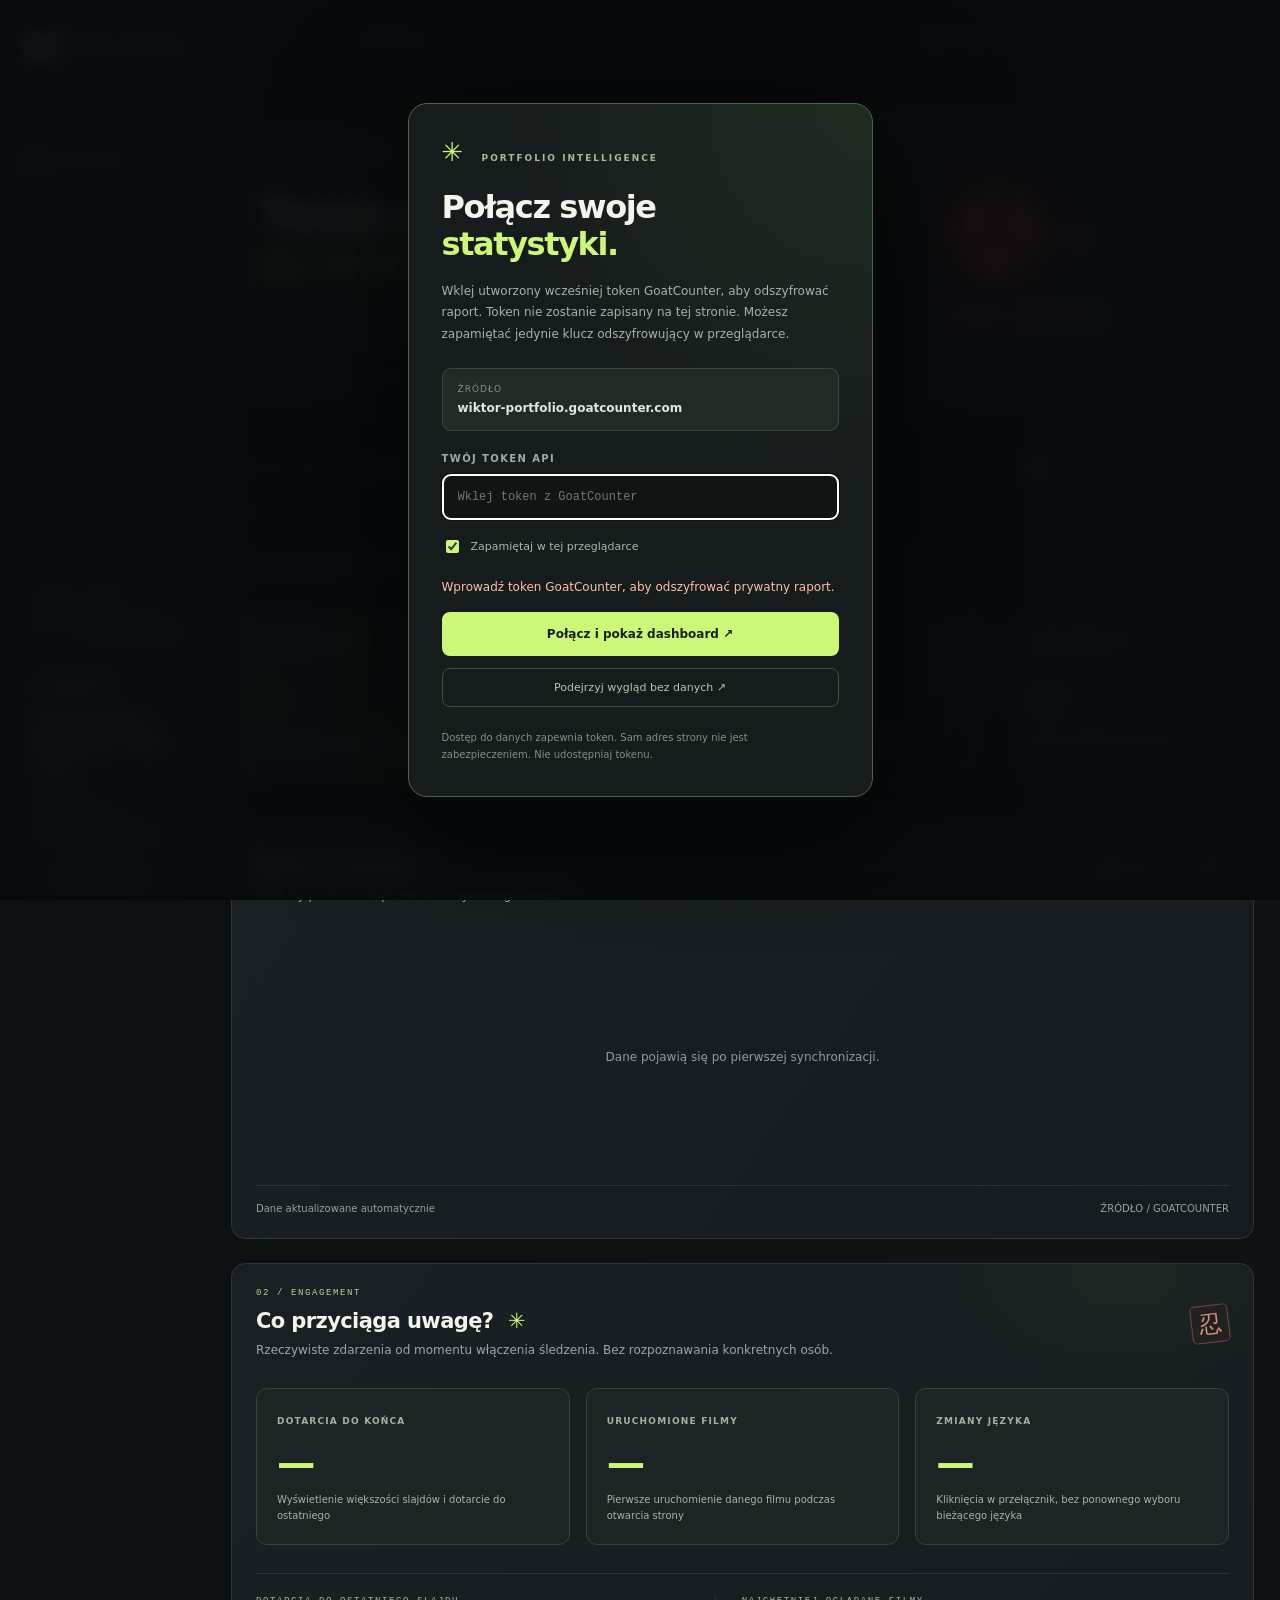
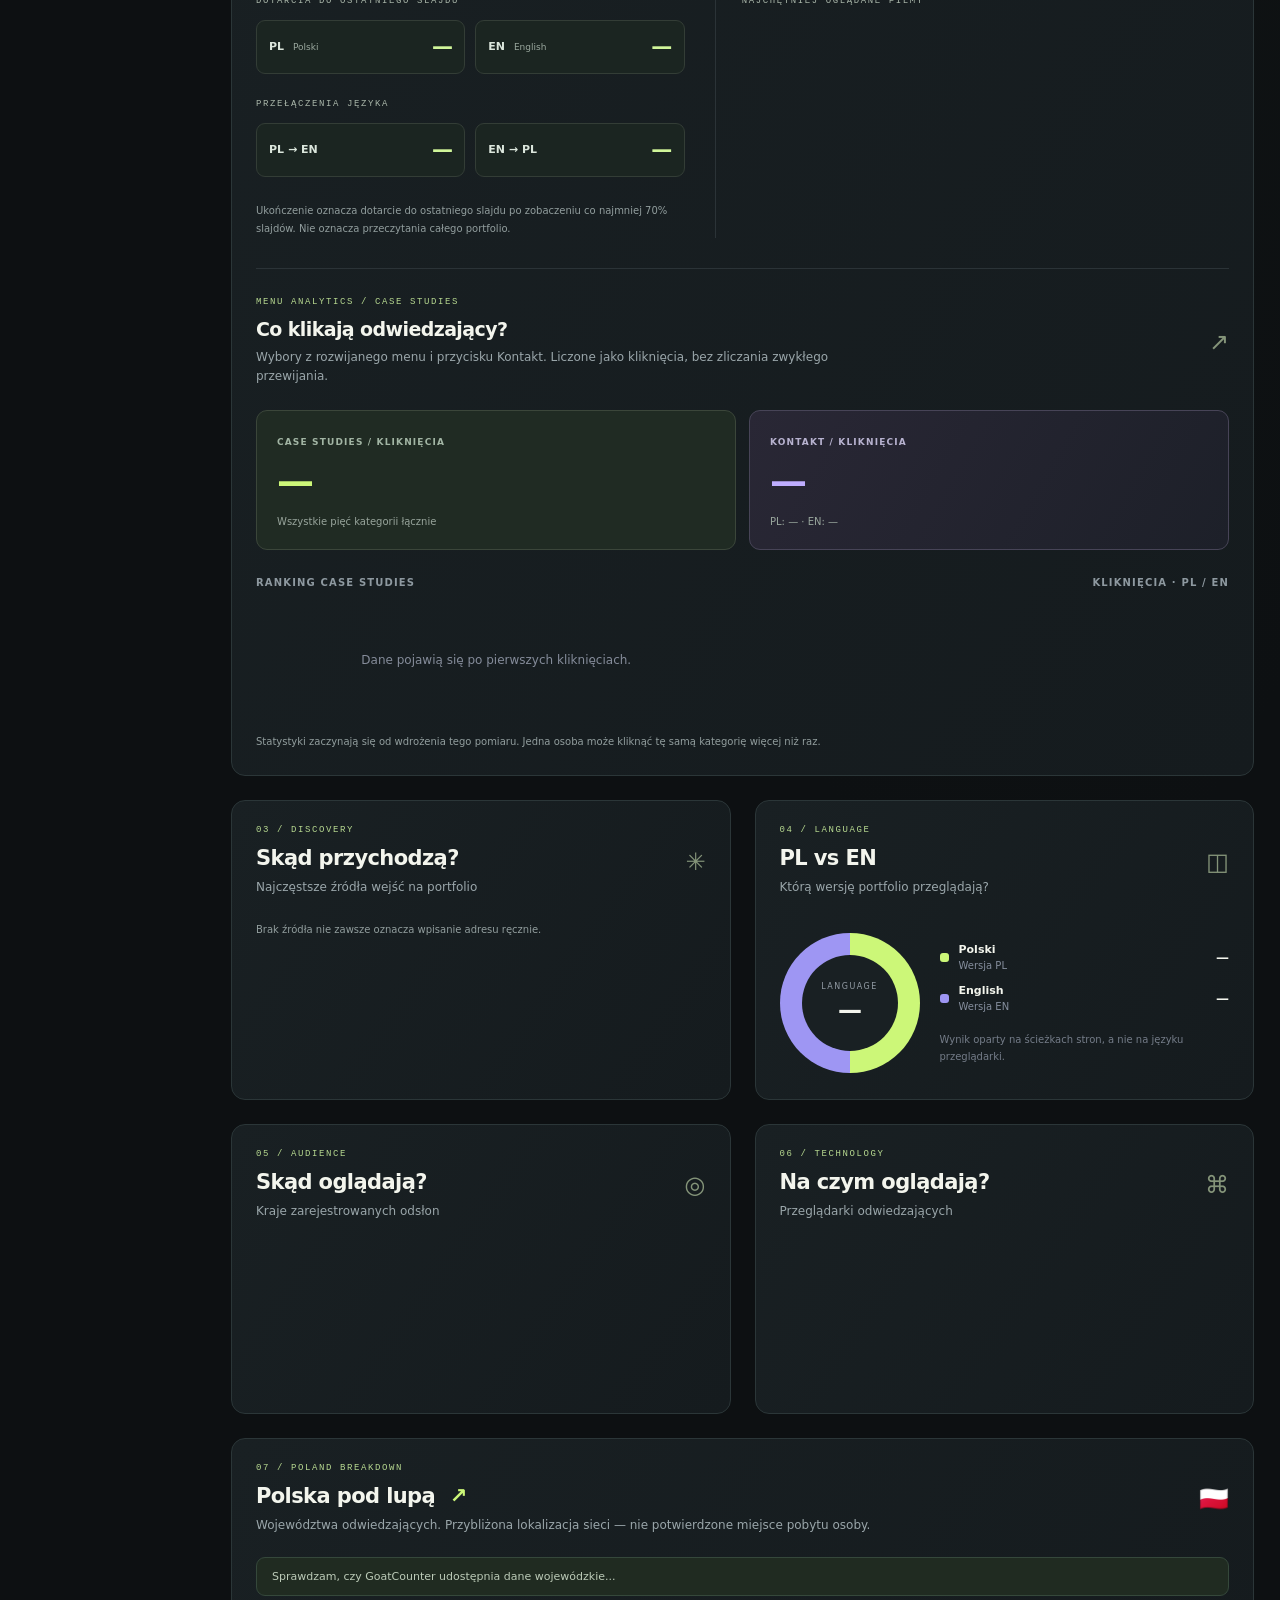
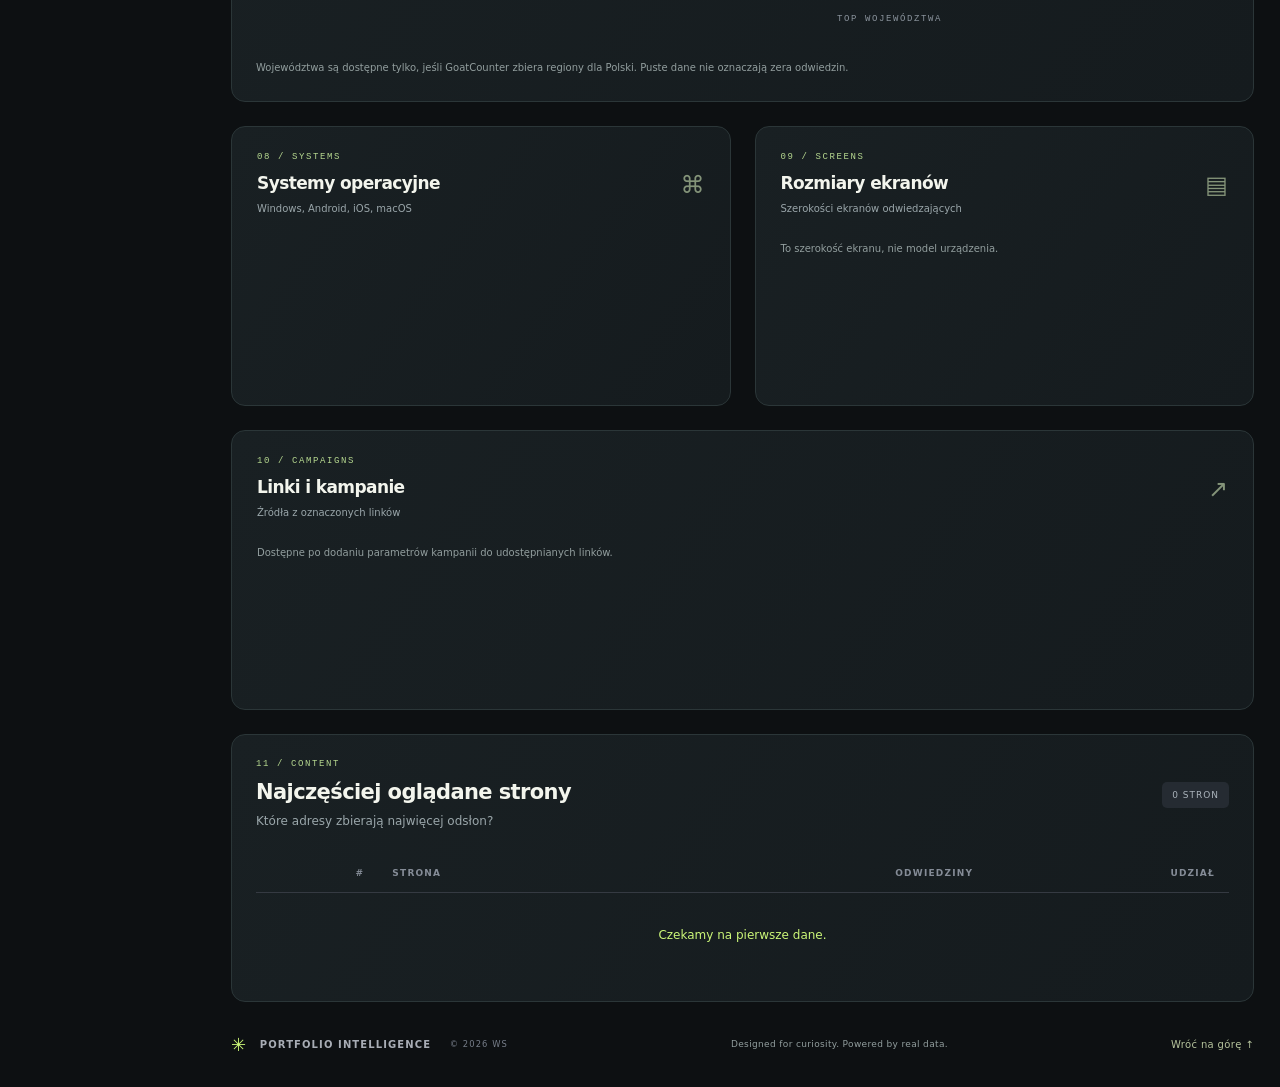
==== commit 5f35de2d: "Calibrate ranks for small portfolio traffic and verify PL region API and collection flags" ====
--- a/studio-insights-8f42c/index.html
+++ b/studio-insights-8f42c/index.html
@@ -10,8 +10,8 @@
   <link rel="stylesheet" href="./style.css?v=sharingan-1">
 
   <script src="./connect.js?v=studio-2" defer></script>
-  <script src="./shinobi-score.js" defer></script>
-  <script src="./app.js?v=sharingan-1" defer></script>
+  <script src="./shinobi-score.js?v=small-traffic-1" defer></script>
+  <script src="./app.js?v=small-traffic-1" defer></script>
   <script src="./appearance.js" defer></script>
 </head>
 <body>
@@ -39,7 +39,7 @@
         <div class="hero-caption"><span></span> CREATIVE WORK. REAL NUMBERS.</div>
       </div>
       <div class="shinobi-card">
-        <div class="rank-card-top"><span>SHINOBI SCORE</span><span id="score-period">7 DNI</span></div>
+        <div class="rank-card-top"><span>SHINOBI SCORE</span><span id="score-period">30 DNI</span></div>
         <div class="rank-card-main">
           <div class="sharingan-emblem" aria-hidden="true"><svg viewBox="0 0 160 160"><circle class="eye-disc" cx="80" cy="80" r="69"/><circle class="eye-orbit" cx="80" cy="80" r="43"/><circle cx="80" cy="80" r="13" fill="#140b0e"/><g fill="#140b0e"><path d="M80 26c-11 0-16 12-9 20 6 7 17 4 18-4 8 1 14-2 18-9-9 4-17-7-27-7z"/><path d="M80 26c-11 0-16 12-9 20 6 7 17 4 18-4 8 1 14-2 18-9-9 4-17-7-27-7z" transform="rotate(120 80 80)"/><path d="M80 26c-11 0-16 12-9 20 6 7 17 4 18-4 8 1 14-2 18-9-9 4-17-7-27-7z" transform="rotate(240 80 80)"/></g></svg></div>
           <div class="score-reading"><span>TWÓJ WYNIK</span><strong id="shinobi-score">—</strong><small>PKT / WYBRANY OKRES</small></div>
@@ -49,9 +49,9 @@
         <p class="rank-hint" id="rank-hint">Sharingan obserwuje. Wynik czeka na dane.</p>
       </div>
     </section>
-    <div class="controls"><div class="controls-left"><span class="period-label">WYBRANY OKRES</span><div class="period-pills" role="group" aria-label="Wybór okresu"><button data-period="7" class="active" aria-pressed="true">7 dni</button><button data-period="30" aria-pressed="false">30 dni</button><button data-period="90" aria-pressed="false">90 dni</button><button data-period="365" aria-pressed="false">12 miesięcy</button></div></div><div class="control-actions"><label class="focus-toggle"><input type="checkbox" id="focus-mode"><span class="switch-track" aria-hidden="true"></span><span>Tryb skupienia</span></label><button class="refresh" id="refresh" type="button"><span>↻</span> Odśwież</button></div></div>
+    <div class="controls"><div class="controls-left"><span class="period-label">WYBRANY OKRES</span><div class="period-pills" role="group" aria-label="Wybór okresu"><button data-period="7" aria-pressed="false">7 dni</button><button data-period="30" class="active" aria-pressed="true">30 dni</button><button data-period="90" aria-pressed="false">90 dni</button><button data-period="365" aria-pressed="false">12 miesięcy</button></div></div><div class="control-actions"><label class="focus-toggle"><input type="checkbox" id="focus-mode"><span class="switch-track" aria-hidden="true"></span><span>Tryb skupienia</span></label><button class="refresh" id="refresh" type="button"><span>↻</span> Odśwież</button></div></div>
     <div class="status-row"><span id="status">Oczekiwanie na raport...</span><span id="timestamp">Źródło: GoatCounter</span></div>
-    <details class="score-rules"><summary>Jak działa Shinobi Score i rangi? <span>＋</span></summary><div class="score-rules-content"><p>Własny system punktowy tego dashboardu, liczony osobno dla wybranego okresu. To zabawa z wynikami — nie liczba osób ani ocena jakości portfolio.</p><div class="score-weights"><span><b>+1</b> odsłona</span><span><b>+3</b> uruchomienie filmu</span><span><b>+5</b> dotarcie do końca</span><span><b>+10</b> kliknięcie Kontakt</span></div><div class="rank-ladder"><span>Uczeń <b>0</b></span><span>Genin <b>100</b></span><span>Chūnin <b>500</b></span><span>Jōnin <b>1 500</b></span><span>Kage <b>5 000</b></span></div><p>Punkty sumują zdarzenia, także powtórzone przez tę samą osobę. Dłuższy okres daje więcej okazji do zdobywania punktów. Rangi są umownymi progami tego panelu, nie rankingiem względem innych stron.</p></div></details>
+    <details class="score-rules"><summary>Jak działa Shinobi Score i rangi? <span>＋</span></summary><div class="score-rules-content"><p>Własny system punktowy tego dashboardu, liczony osobno dla wybranego okresu. To zabawa z wynikami — nie liczba osób ani ocena jakości portfolio.</p><div class="score-weights"><span><b>+1</b> odsłona</span><span><b>+3</b> uruchomienie filmu</span><span><b>+5</b> dotarcie do końca</span><span><b>+10</b> kliknięcie Kontakt</span></div><div class="rank-ladder"><span>Uczeń <b>0</b></span><span>Genin <b>5</b></span><span>Chūnin <b>15</b></span><span>Jōnin <b>30</b></span><span>Kage <b>60</b></span></div><p>Progi dopasowane do małego portfolio: 20 zliczonych wejść + 2 dotarcia do końca + 1 kliknięcie Kontakt = 40 pkt (Jōnin). Punkty sumują zdarzenia, także powtórzone przez tę samą osobę. Dłuższy okres daje więcej okazji do zdobywania punktów. Rangi są umownymi progami tego panelu, nie rankingiem względem innych stron.</p></div></details>
     <section class="metrics" aria-label="Najważniejsze statystyki">
       <article class="metric primary"><div class="metric-top"><span>ODSŁONY PORTFOLIO</span><span class="metric-icon">↗</span></div><div class="metric-value" id="kpi-views">—</div><div class="metric-bottom"><span id="kpi-change" class="delta">—</span><span>względem poprzedniego okresu</span></div><div class="metric-glow"></div></article>
       <article class="metric"><div class="metric-top"><span>ŚREDNIO DZIENNIE</span><span class="metric-icon">◷</span></div><div class="metric-value" id="kpi-average">—</div><div class="metric-bottom"><span class="tiny-mark"></span> Średnia odsłon w tym okresie</div></article>
@@ -108,7 +108,7 @@
 
     <section class="panel region-panel" id="regions">
       <div class="section-heading"><div><div class="eyebrow">07 / POLAND BREAKDOWN</div><h2>Polska pod lupą <span class="heading-accent">↗</span></h2>
-      <p>Województwa odwiedzających. Przybliżona lokalizacja na podstawie połączenia.</p></div>
+      <p>Województwa odwiedzających. Przybliżona lokalizacja sieci — nie potwierdzone miejsce pobytu osoby.</p></div>
       <span class="panel-asterisk">🇵🇱</span></div>
       <div class="region-summary" id="region-summary">Sprawdzam, czy GoatCounter udostępnia dane wojewódzkie...</div>
       <div class="region-layout"><div id="region-tiles" class="region-tiles" aria-label="Województwa Polski"></div><div class="region-ranking"><div class="eyebrow">TOP WOJEWÓDZTWA</div><div class="rankings" id="region-list"></div></div></div>
@@ -142,3 +142,4 @@
 </div></body>
 </html>
 
+
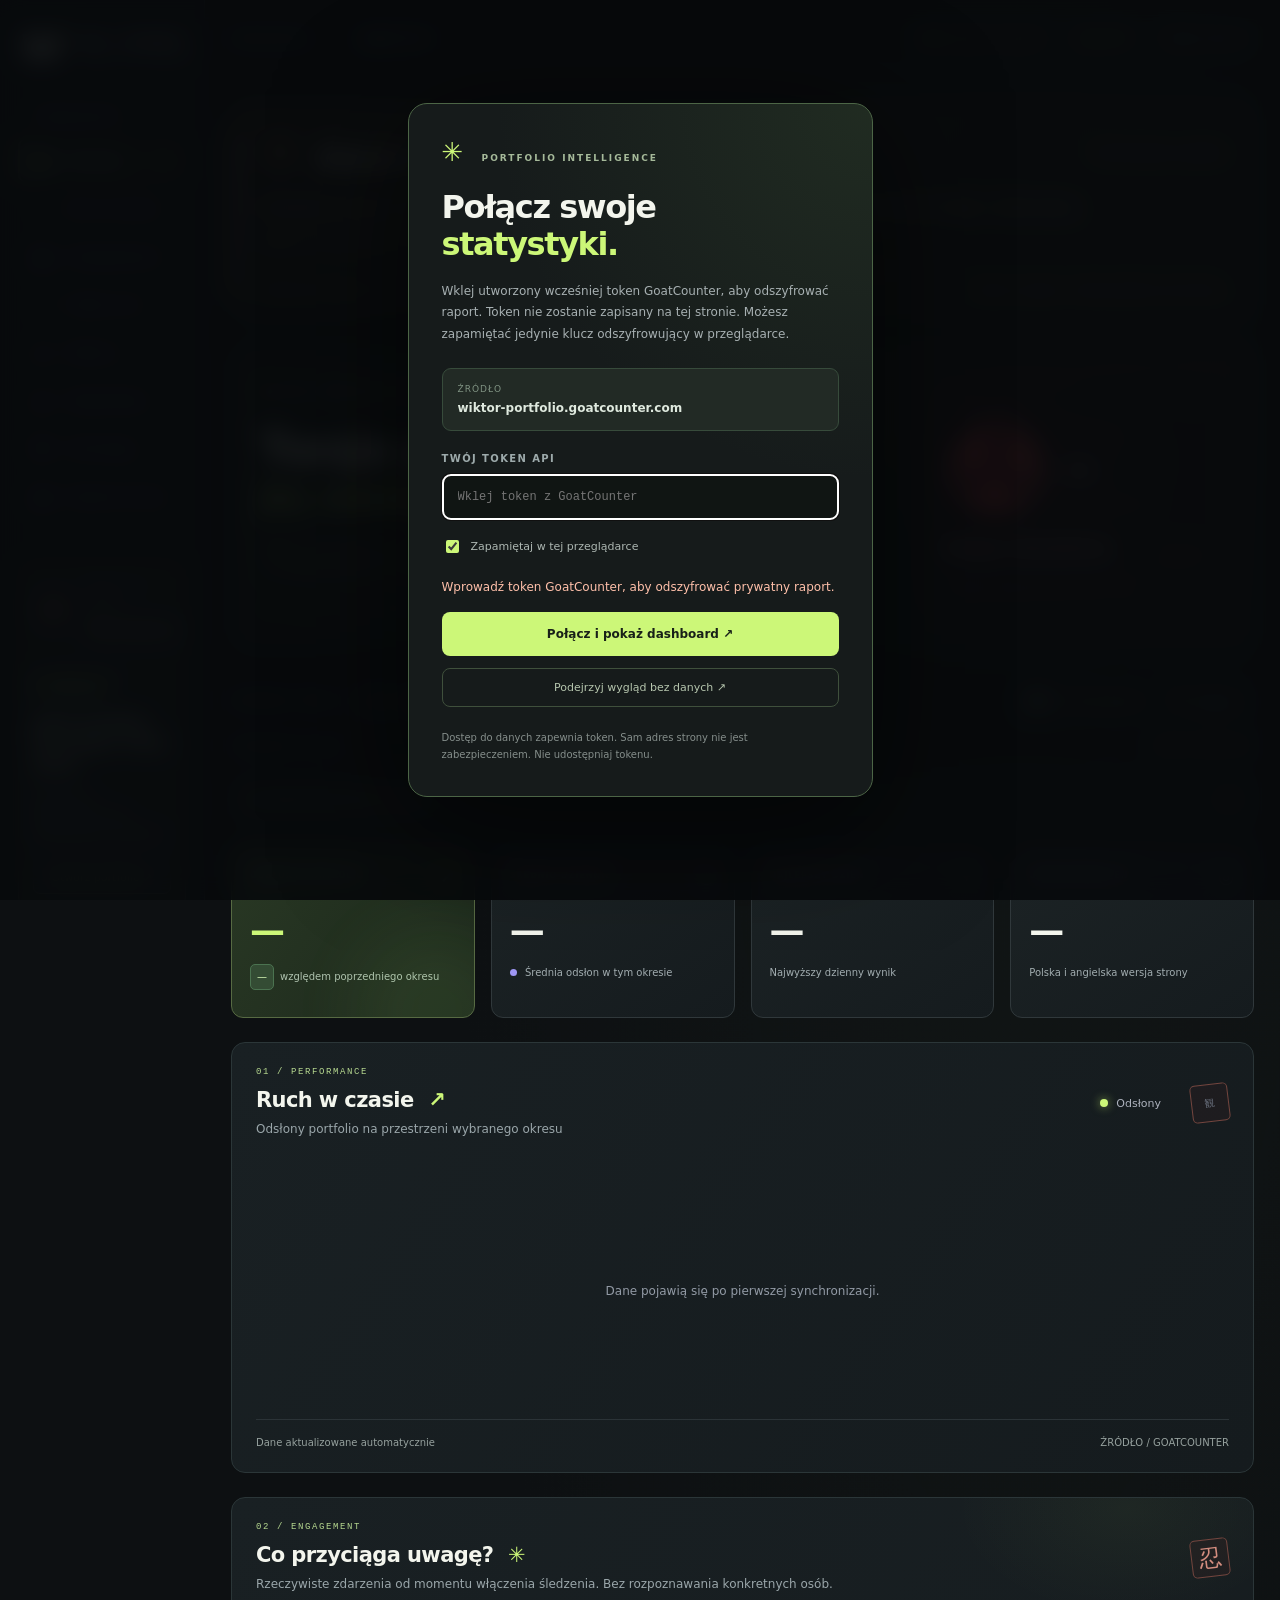
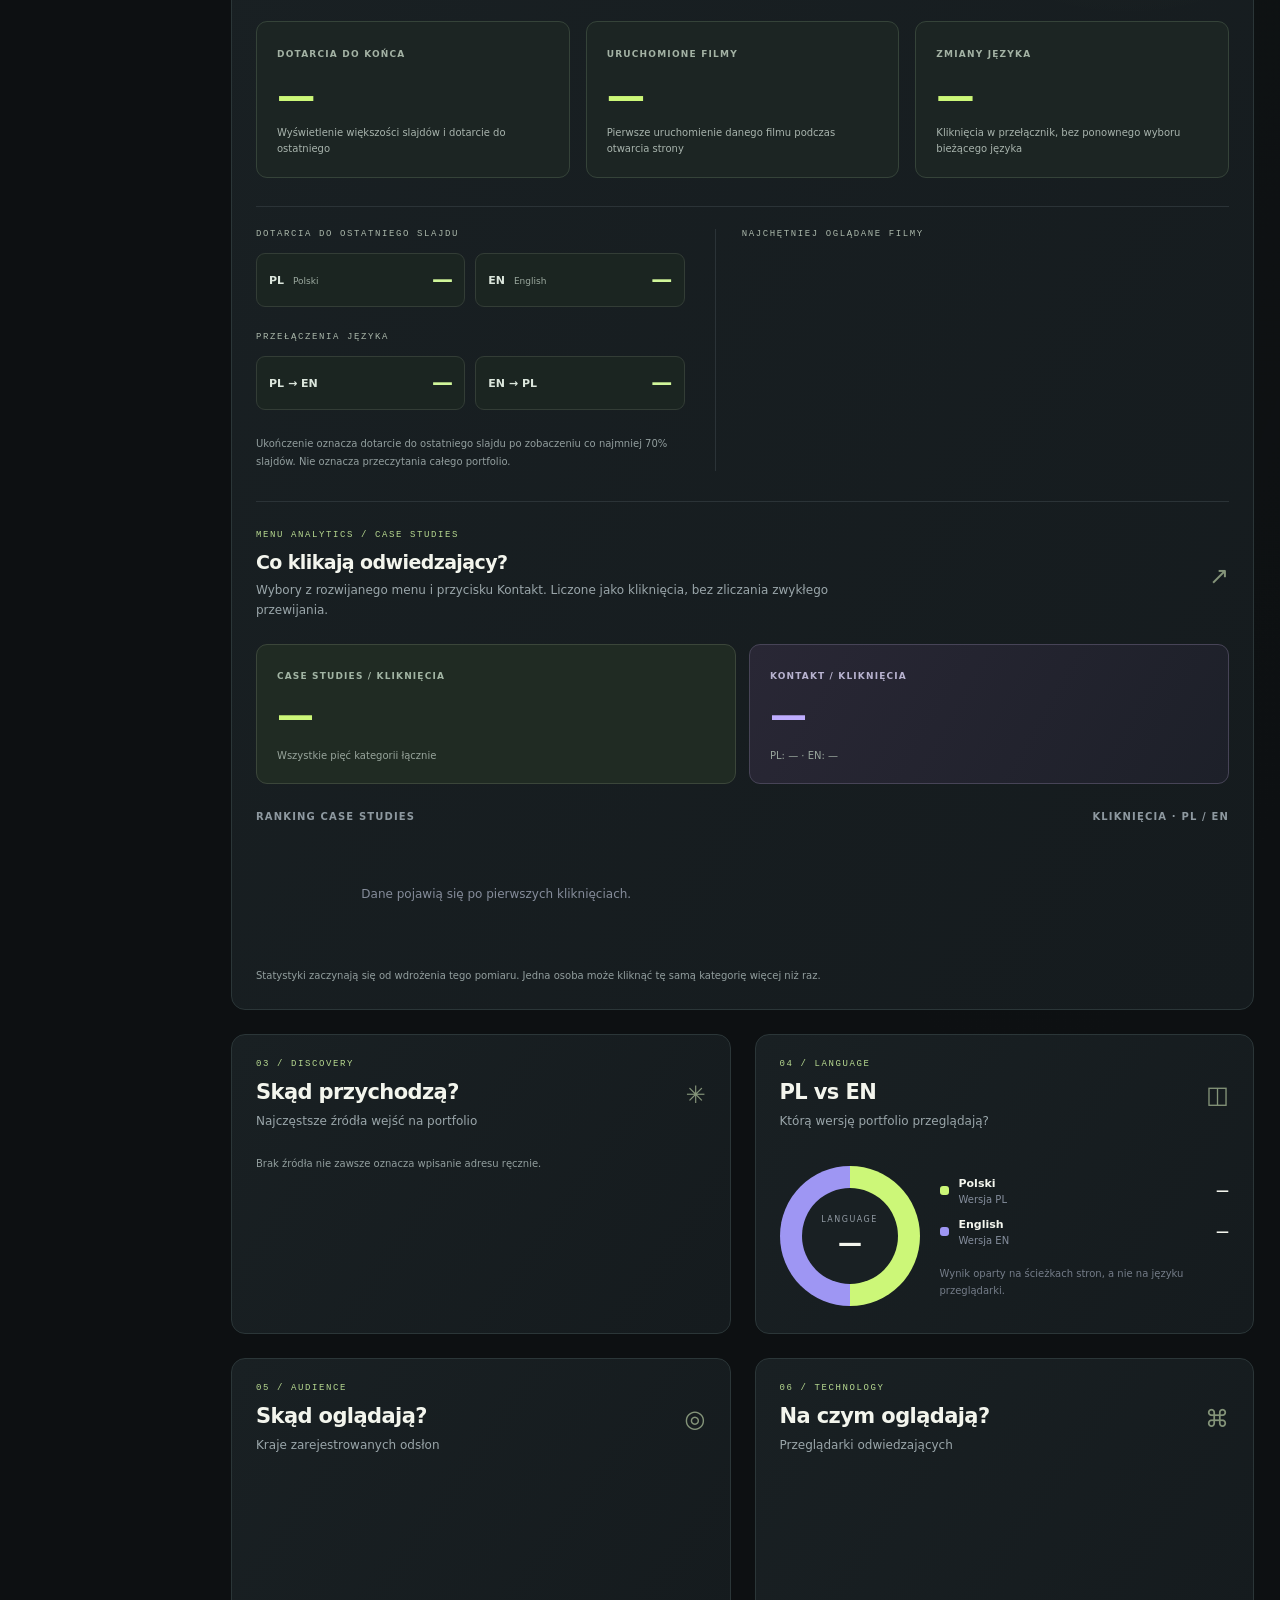
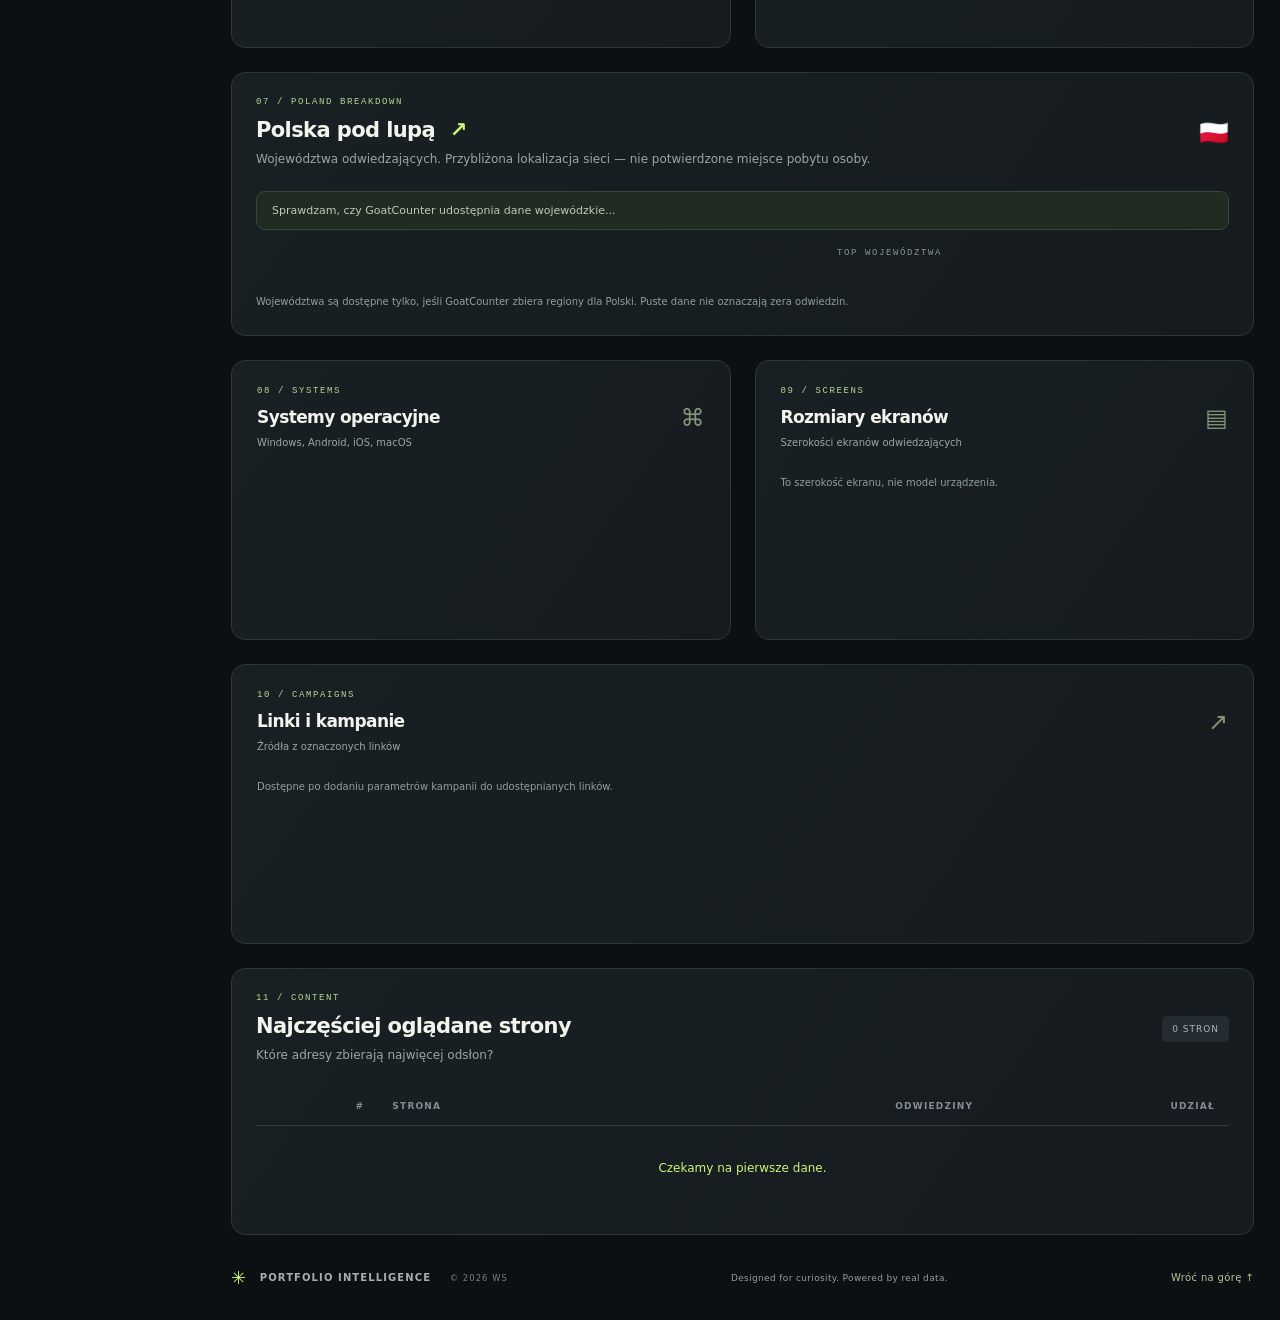
==== commit 80d7005a: "Add encrypted hourly ninja briefing with 24h activity and live public job matches" ====
--- a/studio-insights-8f42c/index.html
+++ b/studio-insights-8f42c/index.html
@@ -7,11 +7,12 @@
   <meta name="robots" content="noindex,nofollow,noarchive">
   <meta name="referrer" content="no-referrer">
   <title>Portfolio Intelligence | Wiktor Szczepaniak</title>
-  <link rel="stylesheet" href="./style.css?v=sharingan-1">
+  <link rel="stylesheet" href="./style.css?v=ninja-report-1">
 
   <script src="./connect.js?v=studio-2" defer></script>
   <script src="./shinobi-score.js?v=small-traffic-1" defer></script>
-  <script src="./app.js?v=small-traffic-1" defer></script>
+  <script src="./ninja-report.js" defer></script>
+  <script src="./app.js?v=ninja-report-1" defer></script>
   <script src="./appearance.js" defer></script>
 </head>
 <body>
@@ -31,6 +32,13 @@
   </aside>
   <main class="main" id="overview">
     <header class="topbar"><div class="breadcrumbs">WORKSPACE <span>/</span> <b>ANALYTICS</b></div><div class="top-right"><span class="sync-mark" id="sync-mark"><i></i><span id="sync-text">Łączenie z danymi</span></span><span class="top-divider"></span><button id="manage-key" type="button" class="manage-key">Klucz API</button><span class="top-divider"></span><a href="https://wiktorszczepaniak.github.io/portfolio/" target="_blank" rel="noopener noreferrer">Zobacz stronę <span>↗</span></a></div></header>
+    <section class="ninja-report" aria-labelledby="ninja-report-title">
+      <div class="ninja-report-heading"><div><span class="ninja-seal" aria-hidden="true">忍</span><div><div class="eyebrow">RAPORT ZWIADOWCY / OSTATNIE 24H</div><h2 id="ninja-report-title">Wieści z patrolu.</h2></div></div><span id="ninja-report-time">Synchronizacja co godzinę</span></div>
+      <p class="ninja-report-text" id="ninja-report-text">Zwiadowca czeka na odszyfrowanie danych. Tutaj pojawi się krótkie podsumowanie aktywności i tropy z rynku pracy.</p>
+      <p class="ninja-report-interpretation" id="ninja-report-interpretation">Raport nie rozpoznaje osób ani firm odwiedzających portfolio.</p>
+      <div class="ninja-report-jobs" id="ninja-report-jobs"></div>
+      <div class="ninja-report-footer"><span id="ninja-market-status">Źródło ofert: RocketJobs · dopasowanie social / content / kreacja</span><span id="ninja-window">Planowo co godzinę · możliwe opóźnienia synchronizacji</span></div>
+    </section>
     <section class="hero">
       <div class="hero-copy">
         <div class="hero-overline"><span class="hero-spark">✳</span> WS / PORTFOLIO INTELLIGENCE</div>
@@ -143,3 +151,4 @@
 </html>
 
 
+
--- a/studio-insights-8f42c/style.css
+++ b/studio-insights-8f42c/style.css
@@ -163,3 +163,8 @@
 @media(max-width:850px){.hero{grid-template-columns:minmax(0,1fr) 265px;gap:18px}.sharingan-emblem{width:88px;height:88px}.rank-card-main{gap:12px}.hero h1{font-size:39px}.rank-card-top{font-size:7px;letter-spacing:1px}.rank-line>strong{font-size:14px}.focus-mode .hero{grid-template-columns:minmax(0,1fr) 245px}}
 @media(max-width:650px){.hero,.focus-mode .hero{grid-template-columns:1fr}.hero h1{font-size:44px}.shinobi-card{padding:18px 20px}.rank-card-main{gap:24px;justify-content:center;margin:12px 0 18px}.sharingan-emblem{width:116px;height:116px}.score-reading strong{font-size:38px}.rank-card-top{font-size:8px}.rank-line>strong{font-size:17px}.score-rules{margin-bottom:16px}.rank-ladder>span{font-size:9px;padding:10px 6px}.rank-ladder b{font-size:11px}.focus-mode .rank-card-main{justify-content:flex-start}.side-rank{display:none}}
 @media(prefers-reduced-motion:reduce){.rank-progress>span{transition:none}}
+
+
+/* Hourly scout dispatch */
+.ninja-report{margin-top:26px;padding:25px 28px 19px;border:1px solid #61503c;border-radius:14px;background:radial-gradient(ellipse at 0 0,#78572a1f,transparent 65%),#1c1e1a;position:relative}.ninja-report:before{content:"";position:absolute;left:-1px;top:24px;bottom:24px;width:3px;background:#d9b77c;border-radius:3px}.ninja-report-heading{display:flex;align-items:center;justify-content:space-between;gap:20px}.ninja-report-heading>div{display:flex;gap:15px;align-items:center}.ninja-seal{display:grid;place-items:center;width:42px;height:42px;color:#e0ac85;border:1px solid #886547;border-radius:7px;font-size:26px;transform:rotate(-6deg)}.ninja-report .eyebrow{color:#c7ac80;font-size:8px}.ninja-report h2{font-size:24px;font-weight:550;letter-spacing:-.7px;margin:7px 0 0}.ninja-report-heading>span{color:#aa9e89;font-size:10px;text-align:right;line-height:1.7}.ninja-report-text{font-size:14px;line-height:1.85;color:#ece5d8;margin:21px 0 10px;max-width:960px}.ninja-report-interpretation{font-size:12px;color:#bcb5a6;line-height:1.8;margin:0}.ninja-report-jobs{display:grid;grid-template-columns:1fr 1fr;gap:12px;margin-top:17px}.ninja-report-jobs:empty{display:none}.ninja-job{display:block;padding:14px 16px;border:1px solid #4a4839;background:#ffffff03;border-radius:8px;transition:border-color .2s}.ninja-job:hover{border-color:#d9b77c}.ninja-job strong{display:block;font-size:12px;line-height:1.5;color:#f0d4a5;font-weight:600}.ninja-job small{display:block;font-size:10px;color:#b9b3a5;line-height:1.65;margin-top:6px}.ninja-report-footer{display:flex;justify-content:space-between;gap:18px;font-size:9px;color:#a29784;border-top:1px solid #3c3e31;padding-top:13px;margin-top:18px;line-height:1.7}.ninja-report+.hero{margin-top:22px}.ninja-report.stale{border-color:#955b3c}.ninja-report.stale #ninja-report-time{color:#e2ad7c}
+@media(max-width:650px){.ninja-report{padding:20px 18px 16px;margin-top:20px}.ninja-report-heading{align-items:flex-start;gap:12px}.ninja-report-heading>div{gap:10px}.ninja-seal{width:31px;height:34px;font-size:23px;flex:none}.ninja-report h2{font-size:21px}.ninja-report .eyebrow{font-size:7px;letter-spacing:.8px}.ninja-report-heading>span{font-size:8px;max-width:105px}.ninja-report-text{font-size:13px;margin-top:18px}.ninja-report-interpretation{font-size:11px}.ninja-report-jobs{grid-template-columns:1fr}.ninja-report-footer{flex-direction:column;gap:5px}.ninja-report+.hero{margin-top:16px}}
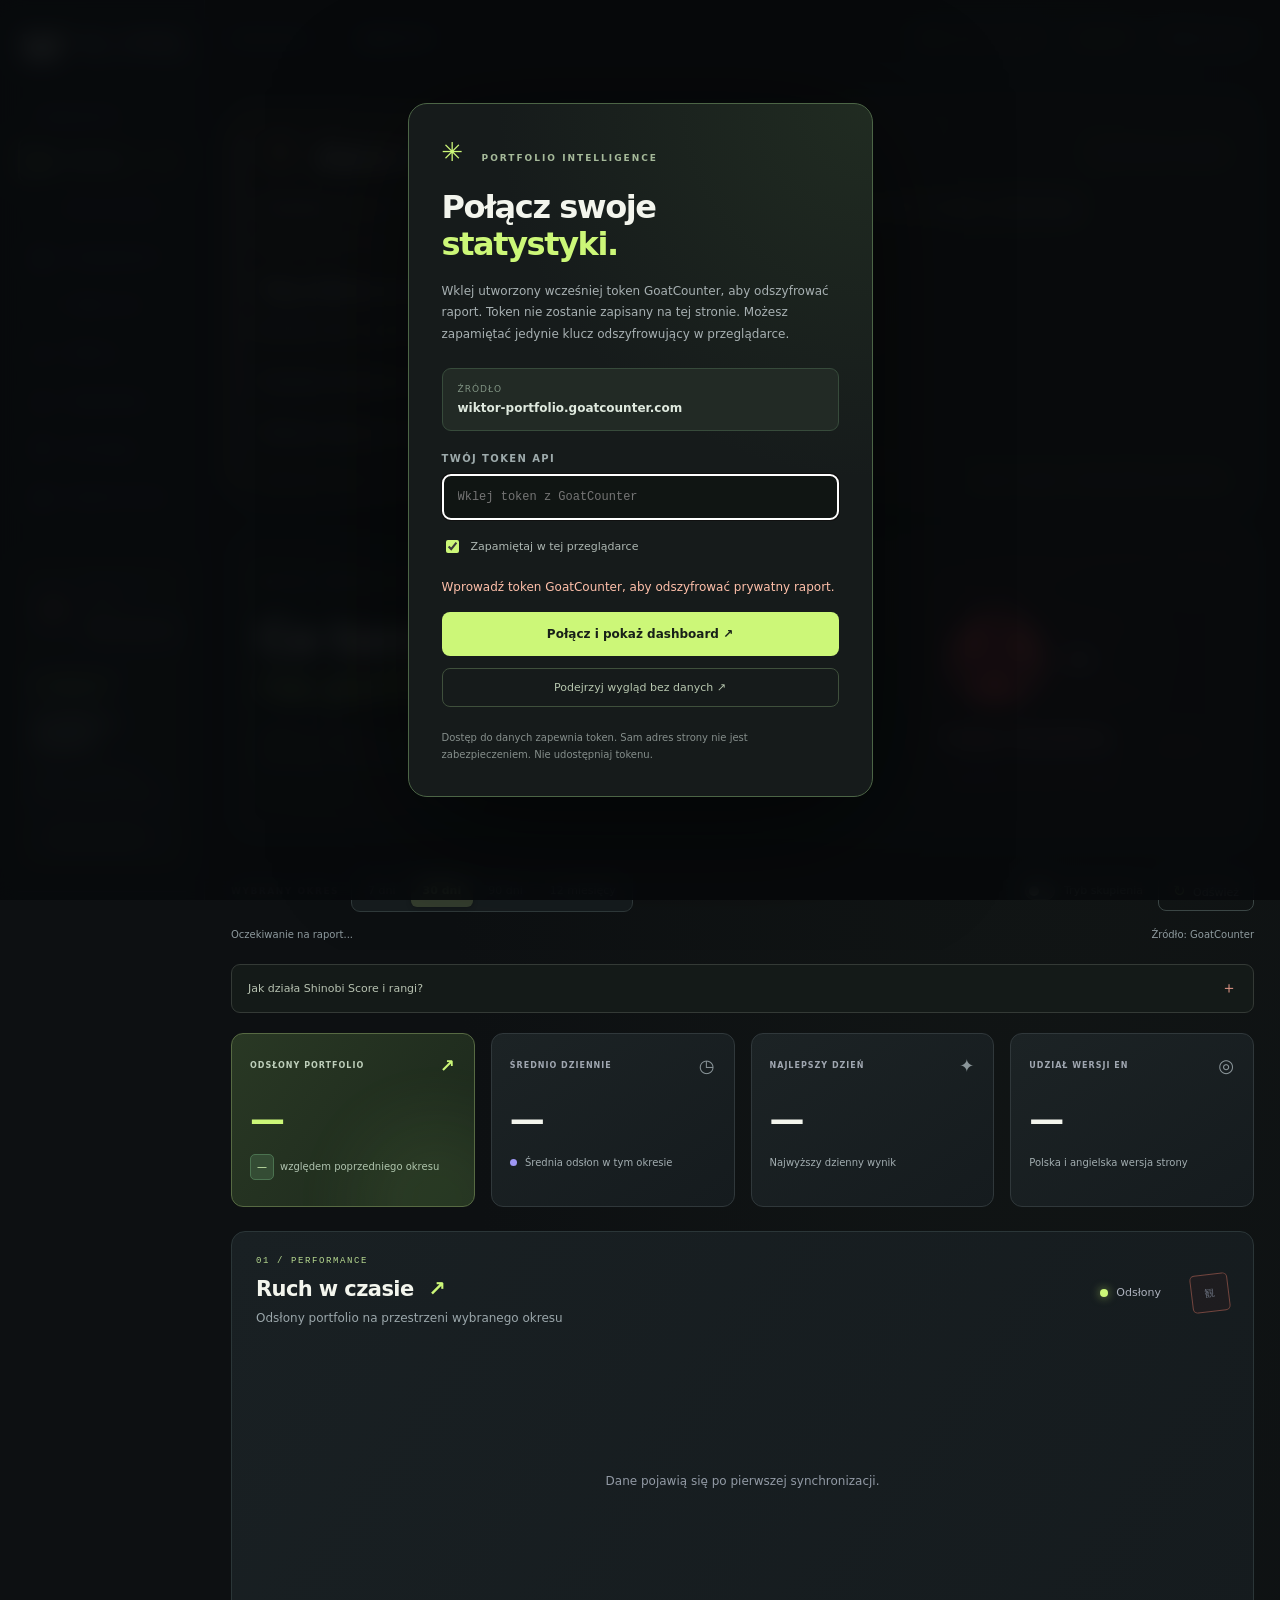
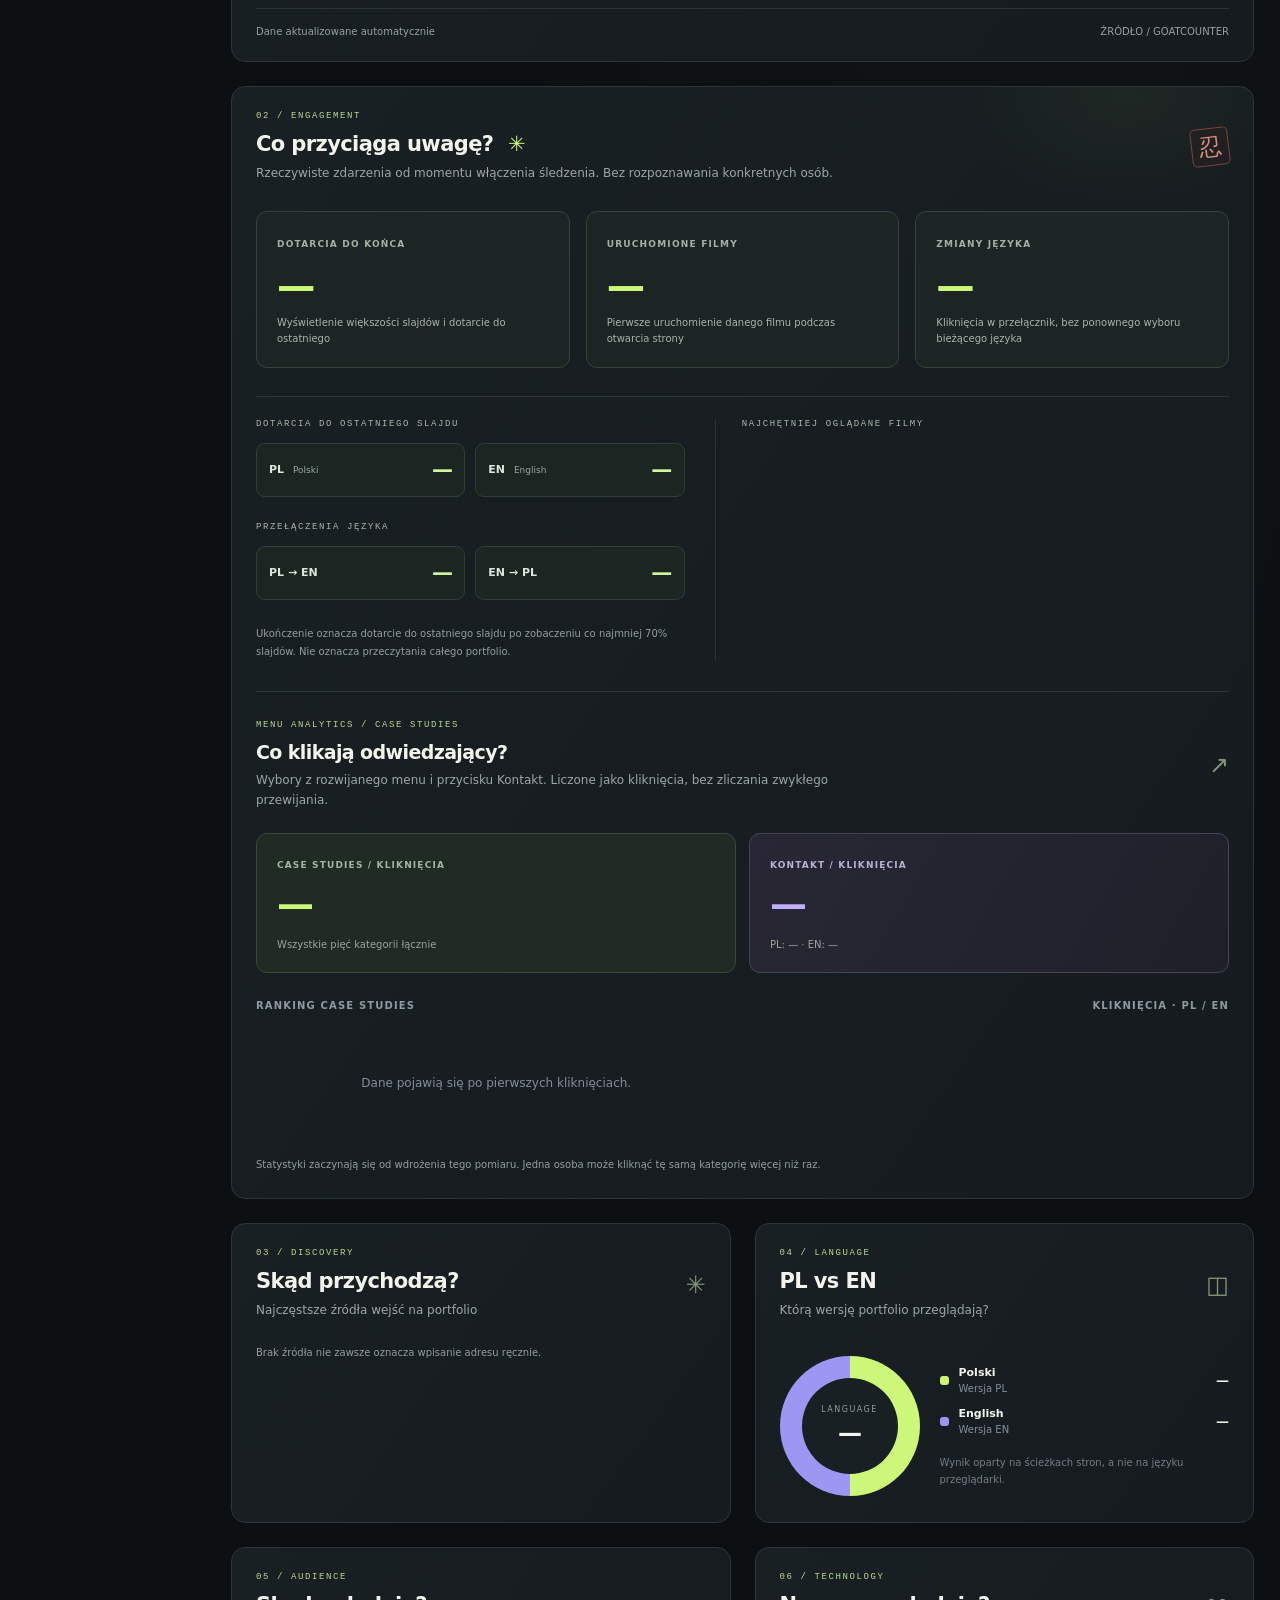
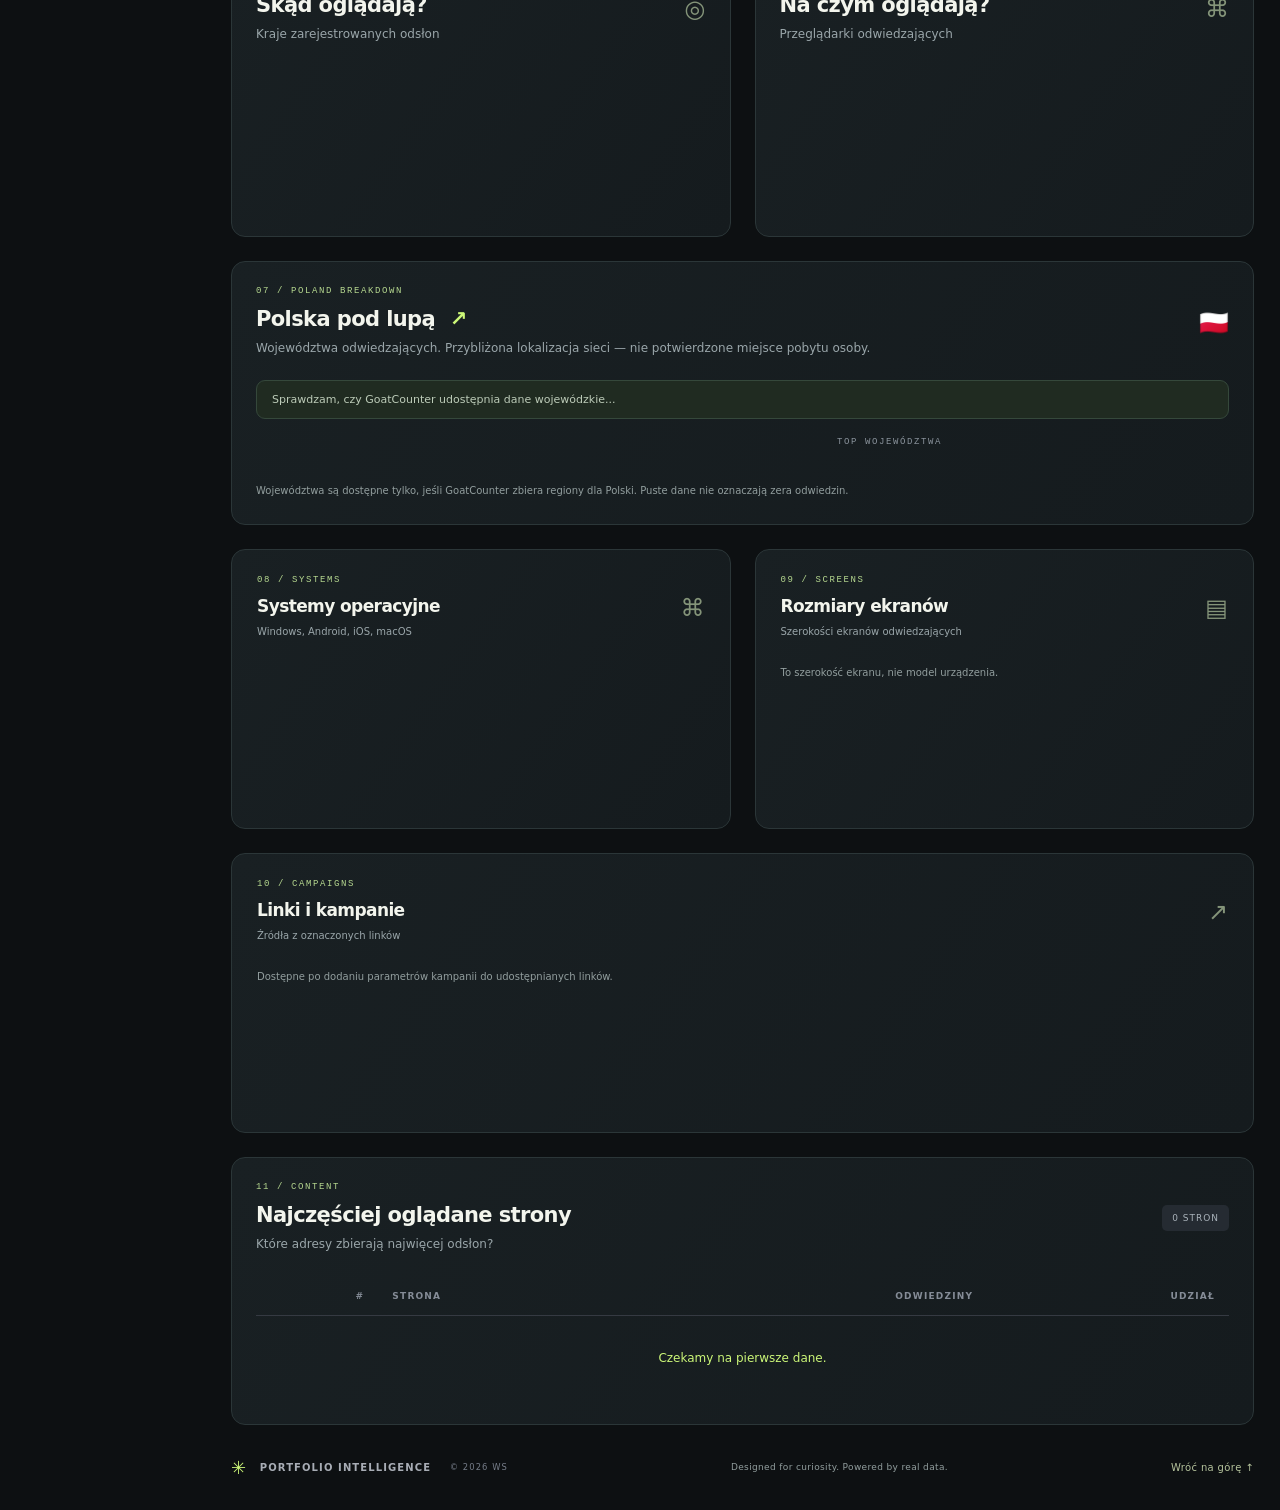
==== commit 0fecf2cc: "Replace LinkedIn-style hero copy, add 3 daily recruitment quests and adjusted XP rules" ====
--- a/studio-insights-8f42c/index.html
+++ b/studio-insights-8f42c/index.html
@@ -7,12 +7,13 @@
   <meta name="robots" content="noindex,nofollow,noarchive">
   <meta name="referrer" content="no-referrer">
   <title>Portfolio Intelligence | Wiktor Szczepaniak</title>
-  <link rel="stylesheet" href="./style.css?v=ninja-report-1">
+  <link rel="stylesheet" href="./style.css?v=daily-exp-1">
 
   <script src="./connect.js?v=studio-2" defer></script>
-  <script src="./shinobi-score.js?v=small-traffic-1" defer></script>
-  <script src="./ninja-report.js" defer></script>
-  <script src="./app.js?v=ninja-report-1" defer></script>
+  <script src="./daily-quests.js?v=1" defer></script>
+  <script src="./shinobi-score.js?v=daily-exp-1" defer></script>
+  <script src="./ninja-report.js?v=daily-exp-1" defer></script>
+  <script src="./app.js?v=daily-exp-1" defer></script>
   <script src="./appearance.js" defer></script>
 </head>
 <body>
@@ -27,39 +28,41 @@
       <a class="nav-item" href="#audience"><span class="nav-icon">◎</span> Odbiorcy</a>
       <a class="nav-item" href="#regions"><span class="nav-icon">◈</span> Województwa</a><a class="nav-item" href="#devices"><span class="nav-icon">⌘</span> Technologia</a><a class="nav-item" href="#pages"><span class="nav-icon">▤</span> Popularne strony</a>
     </nav>
-    <div class="side-card"><div class="side-rank"><span class="rank-seal" aria-hidden="true">忍</span><div><small>RANGA W TYM OKRESIE</small><strong id="side-rank-name">Nieustalona</strong></div></div><div class="side-card-top"><span class="dot"></span> PORTFOLIO TRACKER</div><strong>Jedno portfolio. Dwa języki. Pełen obraz.</strong><p>Statystyki z GoatCounter. Bez reklamowych trackerów.</p><a href="https://wiktorszczepaniak.github.io/portfolio/" target="_blank" rel="noopener noreferrer">Otwórz portfolio ↗</a></div>
+    <div class="side-card"><div class="side-rank"><span class="rank-seal" aria-hidden="true">忍</span><div><small>RANGA W TYM OKRESIE</small><strong id="side-rank-name">Nieustalona</strong></div></div><div class="side-card-top"><span class="dot"></span> PORTFOLIO TRACKER</div><strong>Portfolio w liczbach.</strong><p>Odsłony, kliknięcia i filmy w jednym miejscu.</p><a href="https://wiktorszczepaniak.github.io/portfolio/" target="_blank" rel="noopener noreferrer">Otwórz portfolio ↗</a></div>
     <div class="side-profile"><div class="profile-avatar">WS</div><div>Wiktor Szczepaniak<small>Creative Copywriter</small></div><span class="profile-more">···</span></div>
   </aside>
   <main class="main" id="overview">
     <header class="topbar"><div class="breadcrumbs">WORKSPACE <span>/</span> <b>ANALYTICS</b></div><div class="top-right"><span class="sync-mark" id="sync-mark"><i></i><span id="sync-text">Łączenie z danymi</span></span><span class="top-divider"></span><button id="manage-key" type="button" class="manage-key">Klucz API</button><span class="top-divider"></span><a href="https://wiktorszczepaniak.github.io/portfolio/" target="_blank" rel="noopener noreferrer">Zobacz stronę <span>↗</span></a></div></header>
     <section class="ninja-report" aria-labelledby="ninja-report-title">
-      <div class="ninja-report-heading"><div><span class="ninja-seal" aria-hidden="true">忍</span><div><div class="eyebrow">RAPORT ZWIADOWCY / OSTATNIE 24H</div><h2 id="ninja-report-title">Wieści z patrolu.</h2></div></div><span id="ninja-report-time">Synchronizacja co godzinę</span></div>
+      <div class="ninja-report-heading"><div><span class="ninja-seal" aria-hidden="true">忍</span><div><div class="eyebrow">RAPORT ZWIADOWCY / OSTATNIA GODZINA + 24H</div><h2 id="ninja-report-title">Wieści z patrolu.</h2></div></div><span id="ninja-report-time">Synchronizacja co godzinę</span></div>
       <p class="ninja-report-text" id="ninja-report-text">Zwiadowca czeka na odszyfrowanie danych. Tutaj pojawi się krótkie podsumowanie aktywności i tropy z rynku pracy.</p>
       <p class="ninja-report-interpretation" id="ninja-report-interpretation">Raport nie rozpoznaje osób ani firm odwiedzających portfolio.</p>
-      <div class="ninja-report-jobs" id="ninja-report-jobs"></div>
+      <div class="daily-quests-head"><div><div class="eyebrow">MISJE DZIENNE / 3 APLIKACJE</div><h3>Trzy oferty na dziś</h3></div><div class="quest-head-progress"><strong id="daily-quests-progress">0 / 3</strong><small id="daily-quests-date">+3 EXP za aplikację</small></div></div>
+      <div class="ninja-report-jobs daily-quests-list" id="daily-quests-list"><p class="quest-empty">Szukanie dzisiejszych ofert...</p></div>
+      <p class="daily-quests-hint" id="daily-quests-hint">Odhacz tylko po wysłaniu aplikacji. Stan zapisuje się lokalnie.</p>
       <div class="ninja-report-footer"><span id="ninja-market-status">Źródło ofert: RocketJobs · dopasowanie social / content / kreacja</span><span id="ninja-window">Planowo co godzinę · możliwe opóźnienia synchronizacji</span></div>
     </section>
     <section class="hero">
       <div class="hero-copy">
         <div class="hero-overline"><span class="hero-spark">✳</span> WS / PORTFOLIO INTELLIGENCE</div>
-        <h1>Twoja praca.<br><em>Jej zasięg.</em></h1>
-        <p>Zobacz, kto trafia na Twoje portfolio<br class="desktop-break"> i co zatrzymuje go na dłużej.</p>
-        <div class="hero-caption"><span></span> CREATIVE WORK. REAL NUMBERS.</div>
+        <h1>Co tam<br><em>na portfolio?</em></h1>
+        <p>Odsłony, kliknięcia i odtworzenia.<br class="desktop-break"> Tyle wiemy, tyle pokazujemy.</p>
+        <div class="hero-caption"><span></span> GOATCOUNTER / DANE CO GODZINĘ</div>
       </div>
       <div class="shinobi-card">
         <div class="rank-card-top"><span>SHINOBI SCORE</span><span id="score-period">30 DNI</span></div>
         <div class="rank-card-main">
           <div class="sharingan-emblem" aria-hidden="true"><svg viewBox="0 0 160 160"><circle class="eye-disc" cx="80" cy="80" r="69"/><circle class="eye-orbit" cx="80" cy="80" r="43"/><circle cx="80" cy="80" r="13" fill="#140b0e"/><g fill="#140b0e"><path d="M80 26c-11 0-16 12-9 20 6 7 17 4 18-4 8 1 14-2 18-9-9 4-17-7-27-7z"/><path d="M80 26c-11 0-16 12-9 20 6 7 17 4 18-4 8 1 14-2 18-9-9 4-17-7-27-7z" transform="rotate(120 80 80)"/><path d="M80 26c-11 0-16 12-9 20 6 7 17 4 18-4 8 1 14-2 18-9-9 4-17-7-27-7z" transform="rotate(240 80 80)"/></g></svg></div>
-          <div class="score-reading"><span>TWÓJ WYNIK</span><strong id="shinobi-score">—</strong><small>PKT / WYBRANY OKRES</small></div>
+          <div class="score-reading"><span>TWÓJ WYNIK</span><strong id="shinobi-score">—</strong><small>EXP / WYBRANY OKRES</small></div>
         </div>
         <div class="rank-line"><strong id="shinobi-rank">Ranga nieustalona</strong><span id="rank-next">Połącz dane</span></div>
         <div class="rank-progress" id="rank-progress" role="progressbar" aria-label="Postęp do kolejnej rangi" aria-valuemin="0" aria-valuemax="100" aria-valuenow="0"><span id="rank-fill"></span></div>
-        <p class="rank-hint" id="rank-hint">Sharingan obserwuje. Wynik czeka na dane.</p>
+        <p class="rank-hint" id="rank-hint">Ranga pojawi się po pobraniu statystyk.</p>
       </div>
     </section>
     <div class="controls"><div class="controls-left"><span class="period-label">WYBRANY OKRES</span><div class="period-pills" role="group" aria-label="Wybór okresu"><button data-period="7" aria-pressed="false">7 dni</button><button data-period="30" class="active" aria-pressed="true">30 dni</button><button data-period="90" aria-pressed="false">90 dni</button><button data-period="365" aria-pressed="false">12 miesięcy</button></div></div><div class="control-actions"><label class="focus-toggle"><input type="checkbox" id="focus-mode"><span class="switch-track" aria-hidden="true"></span><span>Tryb skupienia</span></label><button class="refresh" id="refresh" type="button"><span>↻</span> Odśwież</button></div></div>
     <div class="status-row"><span id="status">Oczekiwanie na raport...</span><span id="timestamp">Źródło: GoatCounter</span></div>
-    <details class="score-rules"><summary>Jak działa Shinobi Score i rangi? <span>＋</span></summary><div class="score-rules-content"><p>Własny system punktowy tego dashboardu, liczony osobno dla wybranego okresu. To zabawa z wynikami — nie liczba osób ani ocena jakości portfolio.</p><div class="score-weights"><span><b>+1</b> odsłona</span><span><b>+3</b> uruchomienie filmu</span><span><b>+5</b> dotarcie do końca</span><span><b>+10</b> kliknięcie Kontakt</span></div><div class="rank-ladder"><span>Uczeń <b>0</b></span><span>Genin <b>5</b></span><span>Chūnin <b>15</b></span><span>Jōnin <b>30</b></span><span>Kage <b>60</b></span></div><p>Progi dopasowane do małego portfolio: 20 zliczonych wejść + 2 dotarcia do końca + 1 kliknięcie Kontakt = 40 pkt (Jōnin). Punkty sumują zdarzenia, także powtórzone przez tę samą osobę. Dłuższy okres daje więcej okazji do zdobywania punktów. Rangi są umownymi progami tego panelu, nie rankingiem względem innych stron.</p></div></details>
+    <details class="score-rules"><summary>Jak działa Shinobi Score i rangi? <span>＋</span></summary><div class="score-rules-content"><p>Własny system punktowy tego dashboardu, liczony osobno dla wybranego okresu. To zabawa z wynikami — nie liczba osób ani ocena jakości portfolio.</p><div class="score-weights"><span><b>+1</b> odsłona</span><span><b>+2</b> odtworzenie filmu</span><span><b>+4</b> dotarcie do końca</span><span><b>+6</b> kliknięcie Kontakt</span><span><b>+3</b> odhaczona aplikacja</span></div><div class="rank-ladder"><span>Uczeń <b>0</b></span><span>Genin <b>8</b></span><span>Chūnin <b>20</b></span><span>Jōnin <b>40</b></span><span>Kage <b>75</b></span></div><p>Przykład: 20 odsłon + 2 dotarcia do końca + kliknięcie Kontakt + 2 odhaczone aplikacje = 40 EXP (Jōnin). Z misji można doliczyć najwyżej 18 EXP w wybranym okresie, więc same checkboxy nie nabijają całego rankingu. Punkty ze statystyk i aplikacji są zabawą, nie miarą jakości portfolio. Aplikacje zapisują się tylko w tej przeglądarce.</p></div></details>
     <section class="metrics" aria-label="Najważniejsze statystyki">
       <article class="metric primary"><div class="metric-top"><span>ODSŁONY PORTFOLIO</span><span class="metric-icon">↗</span></div><div class="metric-value" id="kpi-views">—</div><div class="metric-bottom"><span id="kpi-change" class="delta">—</span><span>względem poprzedniego okresu</span></div><div class="metric-glow"></div></article>
       <article class="metric"><div class="metric-top"><span>ŚREDNIO DZIENNIE</span><span class="metric-icon">◷</span></div><div class="metric-value" id="kpi-average">—</div><div class="metric-bottom"><span class="tiny-mark"></span> Średnia odsłon w tym okresie</div></article>
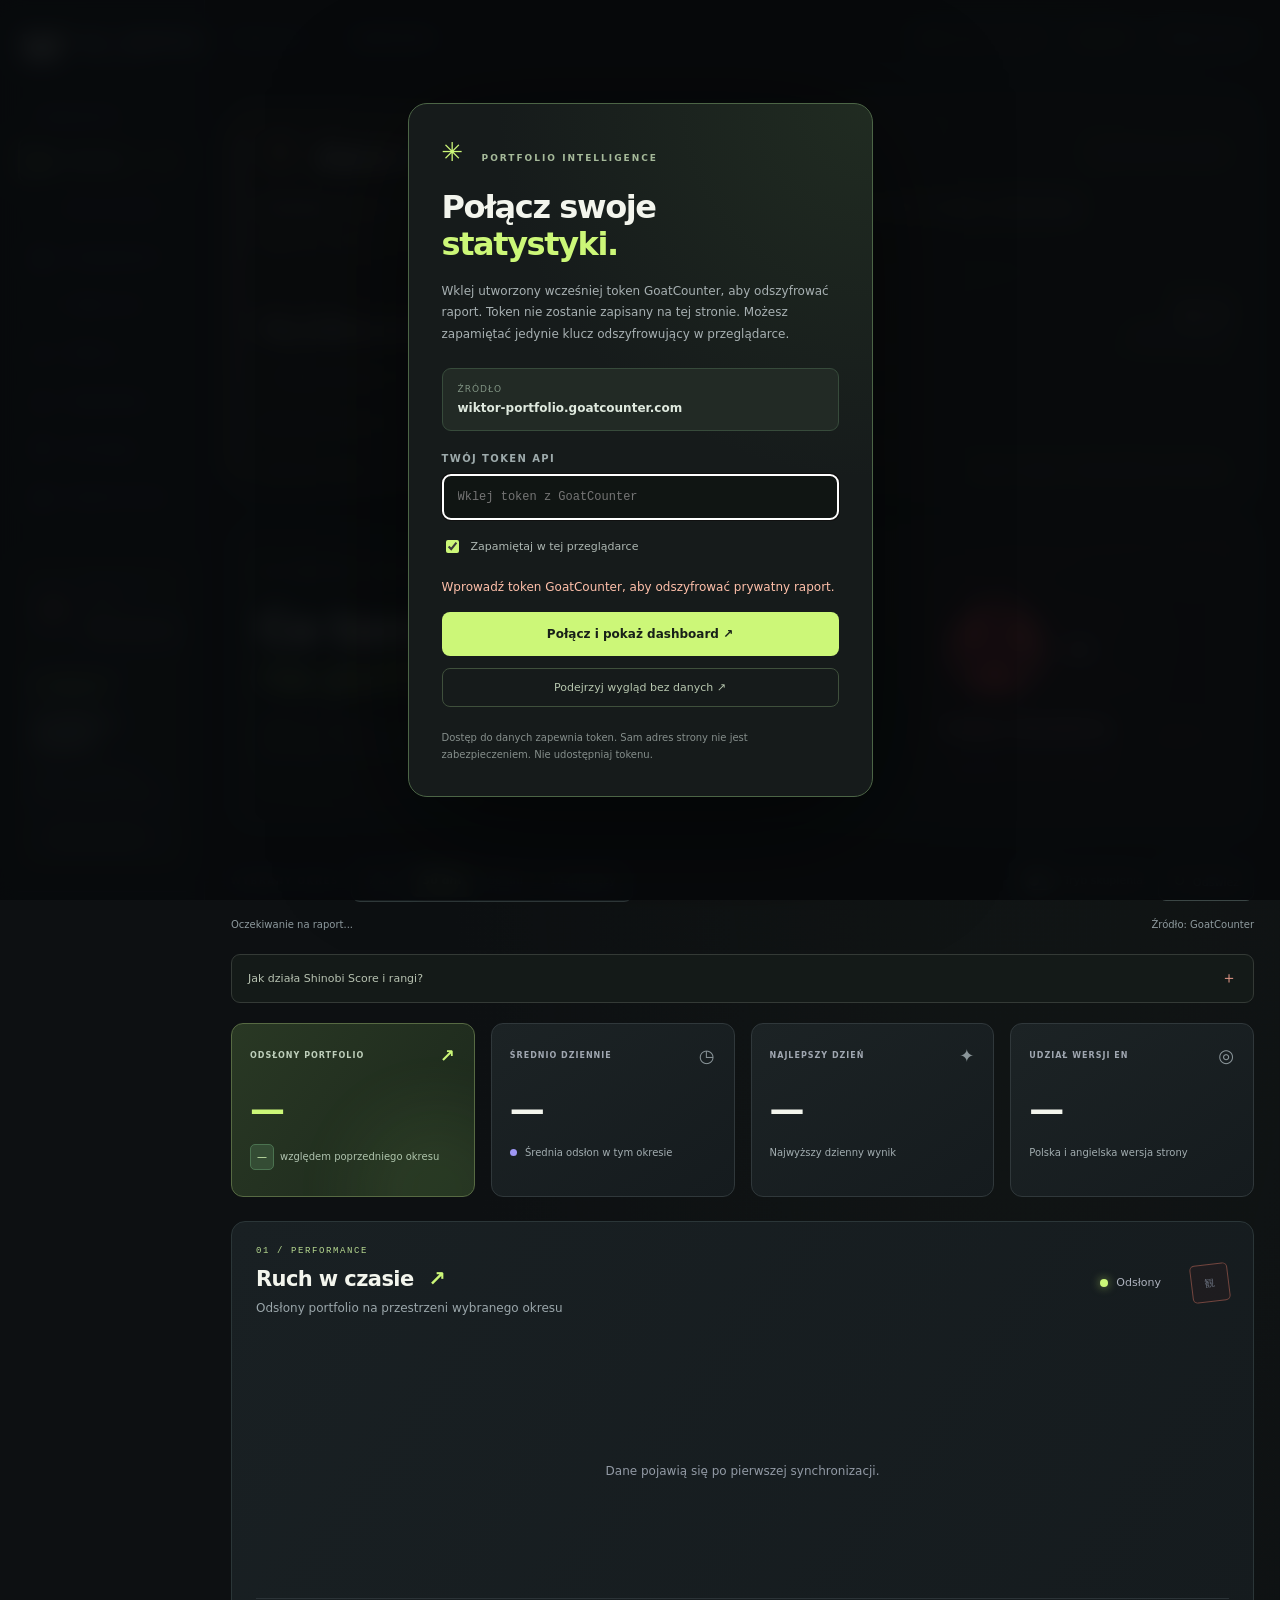
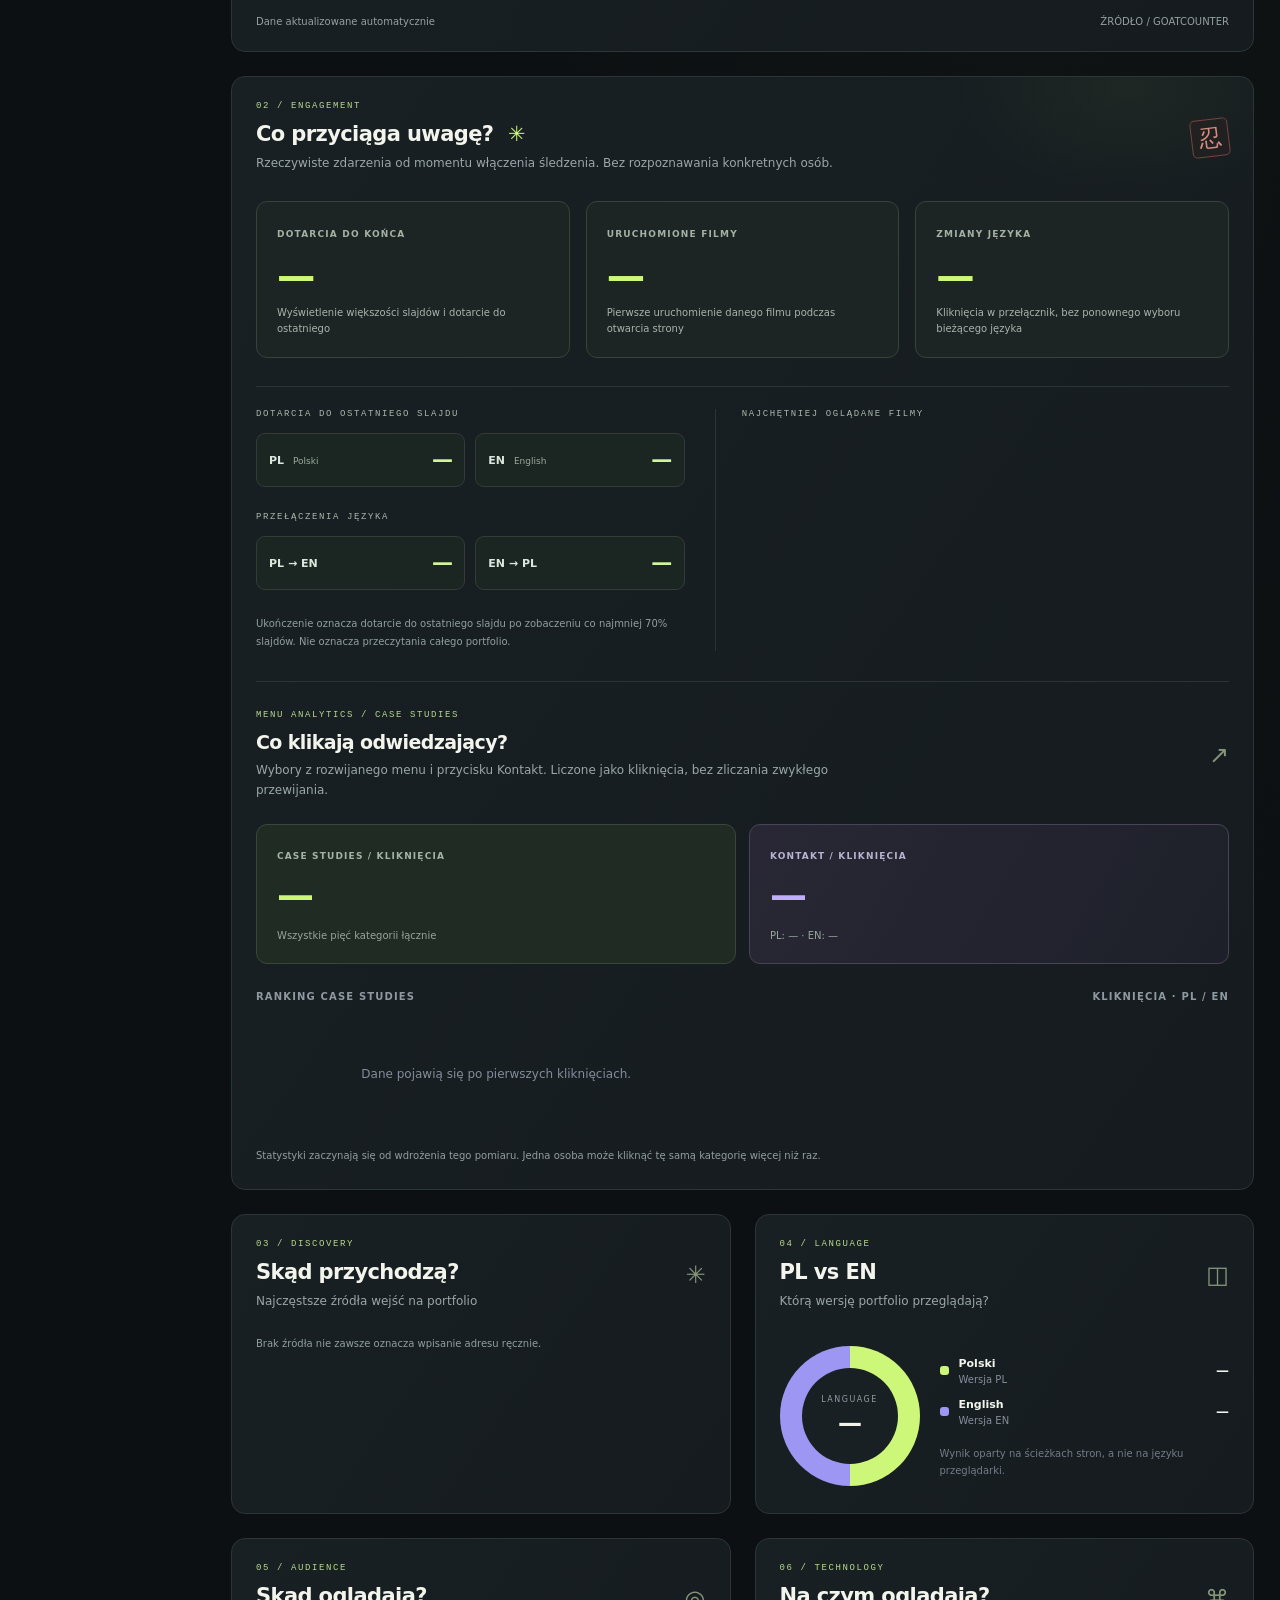
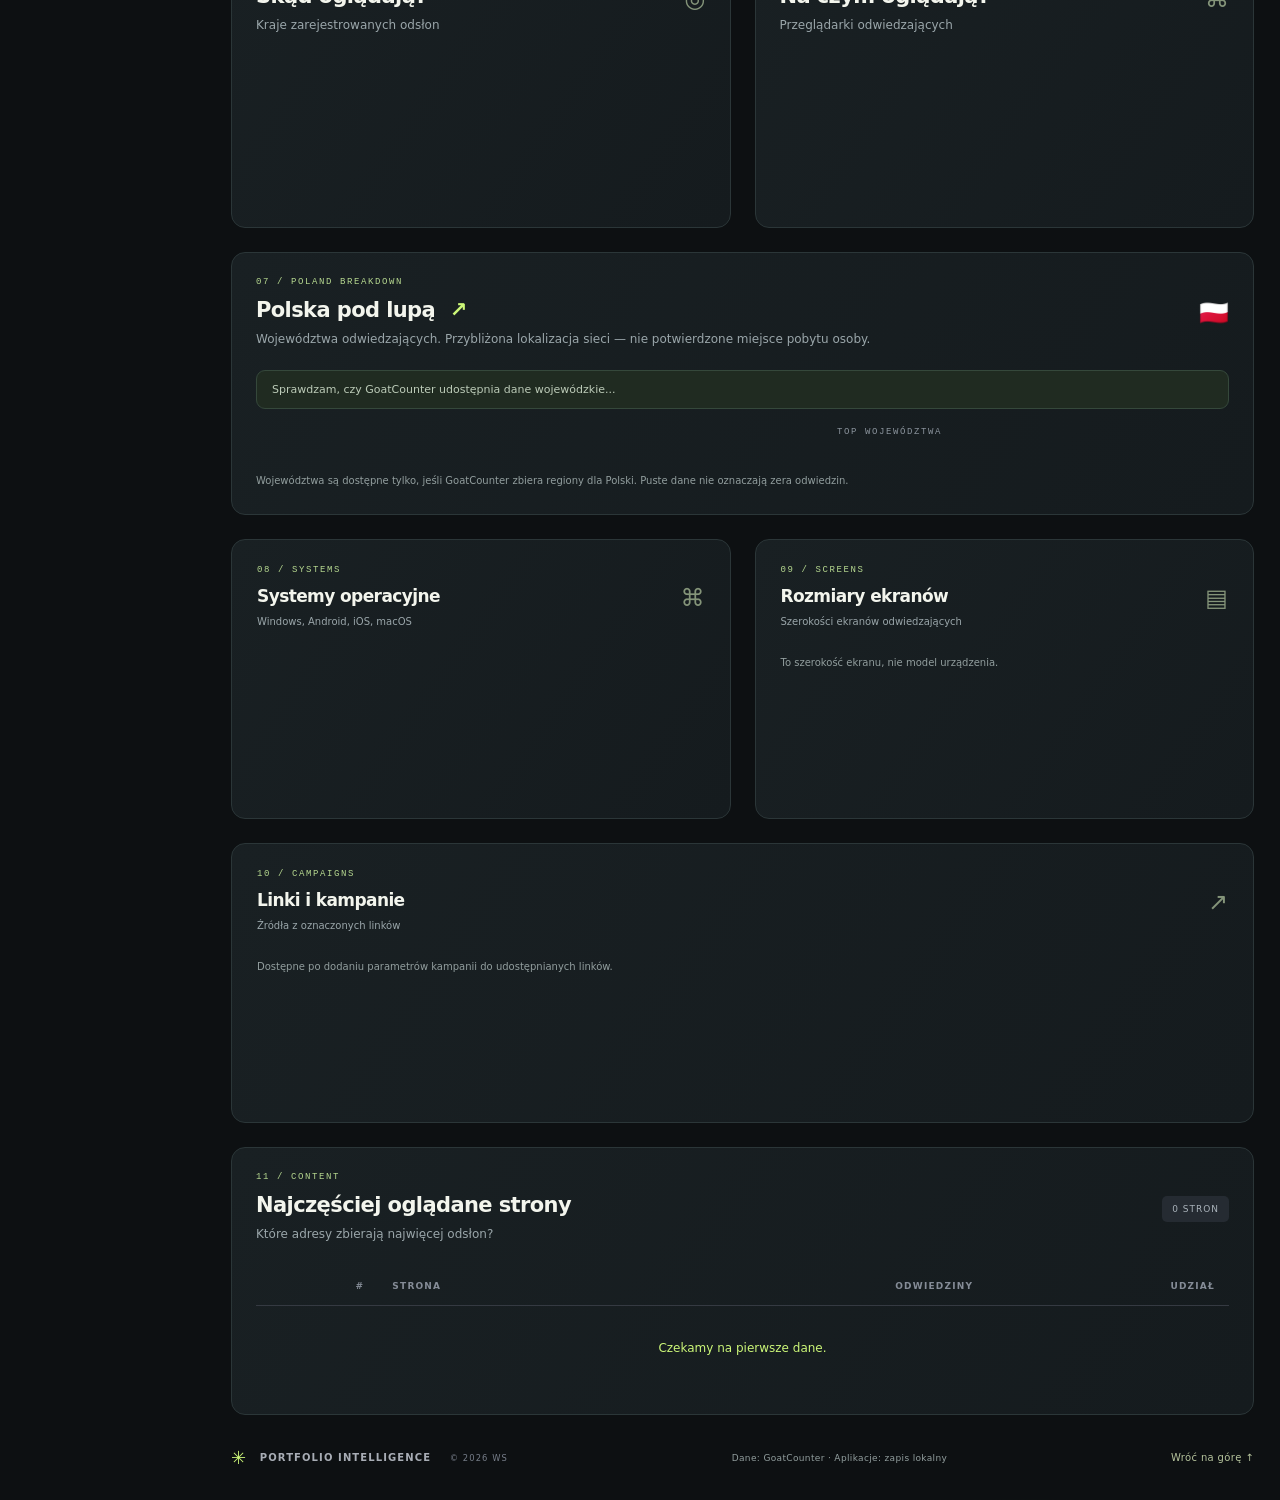
==== commit a43dbb85: "Clean up corporate English filler across portfolio analytics navigation and footer" ====
--- a/studio-insights-8f42c/index.html
+++ b/studio-insights-8f42c/index.html
@@ -19,7 +19,7 @@
 <body>
   <div class="orb orb-one" aria-hidden="true"></div><div class="orb orb-two" aria-hidden="true"></div>
   <aside class="sidebar">
-    <a class="brand" href="#overview" aria-label="Początek dashboardu"><div class="brand-symbol">W<span>✳</span></div><div class="brand-text">WS / STUDIO<small>ANALYTICS SYSTEM</small></div></a>
+    <a class="brand" href="#overview" aria-label="Początek dashboardu"><div class="brand-symbol">W<span>✳</span></div><div class="brand-text">WS / PORTFOLIO<small>STATYSTYKI</small></div></a>
     <div class="side-caption">WORKSPACE</div>
     <nav class="navigation" aria-label="Nawigacja">
       <a class="nav-item active" href="#overview"><span class="nav-icon">▦</span> Overview <span class="nav-arrow">↗</span></a>
@@ -32,7 +32,7 @@
     <div class="side-profile"><div class="profile-avatar">WS</div><div>Wiktor Szczepaniak<small>Creative Copywriter</small></div><span class="profile-more">···</span></div>
   </aside>
   <main class="main" id="overview">
-    <header class="topbar"><div class="breadcrumbs">WORKSPACE <span>/</span> <b>ANALYTICS</b></div><div class="top-right"><span class="sync-mark" id="sync-mark"><i></i><span id="sync-text">Łączenie z danymi</span></span><span class="top-divider"></span><button id="manage-key" type="button" class="manage-key">Klucz API</button><span class="top-divider"></span><a href="https://wiktorszczepaniak.github.io/portfolio/" target="_blank" rel="noopener noreferrer">Zobacz stronę <span>↗</span></a></div></header>
+    <header class="topbar"><div class="breadcrumbs">PORTFOLIO <span>/</span> <b>STATYSTYKI</b></div><div class="top-right"><span class="sync-mark" id="sync-mark"><i></i><span id="sync-text">Łączenie z danymi</span></span><span class="top-divider"></span><button id="manage-key" type="button" class="manage-key">Klucz API</button><span class="top-divider"></span><a href="https://wiktorszczepaniak.github.io/portfolio/" target="_blank" rel="noopener noreferrer">Zobacz stronę <span>↗</span></a></div></header>
     <section class="ninja-report" aria-labelledby="ninja-report-title">
       <div class="ninja-report-heading"><div><span class="ninja-seal" aria-hidden="true">忍</span><div><div class="eyebrow">RAPORT ZWIADOWCY / OSTATNIA GODZINA + 24H</div><h2 id="ninja-report-title">Wieści z patrolu.</h2></div></div><span id="ninja-report-time">Synchronizacja co godzinę</span></div>
       <p class="ninja-report-text" id="ninja-report-text">Zwiadowca czeka na odszyfrowanie danych. Tutaj pojawi się krótkie podsumowanie aktywności i tropy z rynku pracy.</p>
@@ -44,7 +44,7 @@
     </section>
     <section class="hero">
       <div class="hero-copy">
-        <div class="hero-overline"><span class="hero-spark">✳</span> WS / PORTFOLIO INTELLIGENCE</div>
+        <div class="hero-overline"><span class="hero-spark">✳</span> PORTFOLIO / STATYSTYKI</div>
         <h1>Co tam<br><em>na portfolio?</em></h1>
         <p>Odsłony, kliknięcia i odtworzenia.<br class="desktop-break"> Tyle wiemy, tyle pokazujemy.</p>
         <div class="hero-caption"><span></span> GOATCOUNTER / DANE CO GODZINĘ</div>
@@ -131,7 +131,7 @@
       <section class="panel"><div class="section-heading"><div><div class="eyebrow">10 / CAMPAIGNS</div><h2>Linki i kampanie</h2><p>Źródła z oznaczonych linków</p></div><span class="panel-asterisk">↗</span></div><div class="rankings" id="campaigns"></div><p class="panel-note">Dostępne po dodaniu parametrów kampanii do udostępnianych linków.</p></section>
     </div>
     <section class="panel pages-panel" id="pages"><div class="section-heading"><div><div class="eyebrow">11 / CONTENT</div><h2>Najczęściej oglądane strony</h2><p>Które adresy zbierają najwięcej odsłon?</p></div><span class="page-count" id="page-count">0 STRON</span></div><div class="table-scroll"><table><thead><tr><th>#</th><th>STRONA</th><th>ODWIEDZINY</th><th>UDZIAŁ</th></tr></thead><tbody id="page-rows"><tr><td colspan="4" class="table-empty">Czekamy na pierwsze dane.</td></tr></tbody></table></div></section>
-    <footer class="footer"><div><span class="footer-symbol">✳</span> PORTFOLIO INTELLIGENCE <small>© 2026 WS</small></div><div>Designed for curiosity. Powered by real data.</div><a href="#overview">Wróć na górę ↑</a></footer>
+    <footer class="footer"><div><span class="footer-symbol">✳</span> PORTFOLIO INTELLIGENCE <small>© 2026 WS</small></div><div>Dane: GoatCounter · Aplikacje: zapis lokalny</div><a href="#overview">Wróć na górę ↑</a></footer>
   </main>
   <div class="tooltip" id="tooltip" hidden></div>
 <div class="connect-overlay" id="connect-overlay" hidden>
--- a/studio-insights-8f42c/style.css
+++ b/studio-insights-8f42c/style.css
@@ -168,3 +168,38 @@
 /* Hourly scout dispatch */
 .ninja-report{margin-top:26px;padding:25px 28px 19px;border:1px solid #61503c;border-radius:14px;background:radial-gradient(ellipse at 0 0,#78572a1f,transparent 65%),#1c1e1a;position:relative}.ninja-report:before{content:"";position:absolute;left:-1px;top:24px;bottom:24px;width:3px;background:#d9b77c;border-radius:3px}.ninja-report-heading{display:flex;align-items:center;justify-content:space-between;gap:20px}.ninja-report-heading>div{display:flex;gap:15px;align-items:center}.ninja-seal{display:grid;place-items:center;width:42px;height:42px;color:#e0ac85;border:1px solid #886547;border-radius:7px;font-size:26px;transform:rotate(-6deg)}.ninja-report .eyebrow{color:#c7ac80;font-size:8px}.ninja-report h2{font-size:24px;font-weight:550;letter-spacing:-.7px;margin:7px 0 0}.ninja-report-heading>span{color:#aa9e89;font-size:10px;text-align:right;line-height:1.7}.ninja-report-text{font-size:14px;line-height:1.85;color:#ece5d8;margin:21px 0 10px;max-width:960px}.ninja-report-interpretation{font-size:12px;color:#bcb5a6;line-height:1.8;margin:0}.ninja-report-jobs{display:grid;grid-template-columns:1fr 1fr;gap:12px;margin-top:17px}.ninja-report-jobs:empty{display:none}.ninja-job{display:block;padding:14px 16px;border:1px solid #4a4839;background:#ffffff03;border-radius:8px;transition:border-color .2s}.ninja-job:hover{border-color:#d9b77c}.ninja-job strong{display:block;font-size:12px;line-height:1.5;color:#f0d4a5;font-weight:600}.ninja-job small{display:block;font-size:10px;color:#b9b3a5;line-height:1.65;margin-top:6px}.ninja-report-footer{display:flex;justify-content:space-between;gap:18px;font-size:9px;color:#a29784;border-top:1px solid #3c3e31;padding-top:13px;margin-top:18px;line-height:1.7}.ninja-report+.hero{margin-top:22px}.ninja-report.stale{border-color:#955b3c}.ninja-report.stale #ninja-report-time{color:#e2ad7c}
 @media(max-width:650px){.ninja-report{padding:20px 18px 16px;margin-top:20px}.ninja-report-heading{align-items:flex-start;gap:12px}.ninja-report-heading>div{gap:10px}.ninja-seal{width:31px;height:34px;font-size:23px;flex:none}.ninja-report h2{font-size:21px}.ninja-report .eyebrow{font-size:7px;letter-spacing:.8px}.ninja-report-heading>span{font-size:8px;max-width:105px}.ninja-report-text{font-size:13px;margin-top:18px}.ninja-report-interpretation{font-size:11px}.ninja-report-jobs{grid-template-columns:1fr}.ninja-report-footer{flex-direction:column;gap:5px}.ninja-report+.hero{margin-top:16px}}
+
+/* Daily recruitment missions: three verified offers, no stock placeholders. */
+.daily-quests-head{display:flex;align-items:center;justify-content:space-between;gap:20px;margin:25px 0 12px;padding-top:23px;border-top:1px solid #484535}
+.daily-quests-head .eyebrow{font-size:9px;color:#d4b476}
+.daily-quests-head h3{margin:7px 0 0;font-size:19px;letter-spacing:-.5px;font-weight:620;color:#f0e9de}
+.quest-head-progress{text-align:right;white-space:nowrap}
+.quest-head-progress strong{display:block;font-variant-numeric:tabular-nums;font-size:20px;letter-spacing:-.7px;color:#e8d39e}
+.quest-head-progress small{display:block;color:#9b9c8d;font-size:10px;margin-top:6px;white-space:normal}
+.ninja-report .daily-quests-list{display:grid;grid-template-columns:repeat(3,minmax(0,1fr));gap:10px;margin-top:0}
+.daily-quest{display:flex;flex-direction:column;min-width:0;min-height:196px;padding:15px 15px 13px;border:1px solid #51503c;border-radius:10px;background:linear-gradient(145deg,#282820,#1b211d);position:relative;transition:border-color .18s,background .18s}
+.daily-quest.completed{border-color:#6c985c;background:linear-gradient(145deg,#2b3526,#1c271e)}
+.daily-quest-number{font:9px ui-monospace,monospace;letter-spacing:1.4px;color:#c3b58e;margin-bottom:11px}
+.daily-quest>strong{display:block;font-size:13px;line-height:1.5;color:#f3e8d9;font-weight:620;letter-spacing:-.15px;overflow-wrap:anywhere}
+.daily-quest-meta{font-size:10px;color:#afb2a1;line-height:1.6;margin-top:6px;overflow-wrap:anywhere}
+.daily-quest-open{display:inline-block;color:#dec186;font-size:11px;width:max-content;max-width:100%;margin:12px 0 13px;text-decoration:underline;text-decoration-color:#ac98637c;text-underline-offset:3px}
+.daily-quest-open:hover{color:#f8dd9e}
+.daily-quest-toggle{margin-top:auto;display:flex;align-items:center;gap:9px;min-height:38px;padding:7px 10px;border-radius:7px;border:1px solid #646345;background:#303429;cursor:pointer;font-size:10px;color:#eee9cf;user-select:none}
+.daily-quest-toggle:has(input:checked){background:#334a34;border-color:#71995d;color:#e2ffb4}
+.daily-quest-toggle input{accent-color:#bddb77;width:15px;height:15px;flex:none;cursor:pointer}
+.daily-quest-toggle input:focus-visible{outline:2px solid #d4f58d;outline-offset:3px}
+.daily-quest-toggle span{flex:1;min-width:0;font-weight:650}
+.daily-quest-toggle b{font:700 10px ui-monospace,monospace;white-space:nowrap;color:#e6d29b}
+.daily-quest.completed .daily-quest-toggle b{color:#d5f1ac}
+.daily-quests-hint{font-size:10px;line-height:1.7;color:#aca799;margin:12px 0 0}
+.ninja-report .quest-empty{grid-column:1/-1;margin:0;padding:14px 15px;font-size:11px;line-height:1.7;color:#c0b8a8;border:1px dashed #58503d;border-radius:9px}
+@media(max-width:1150px){.ninja-report .daily-quests-list{grid-template-columns:repeat(2,minmax(0,1fr))}}
+@media(max-width:680px){
+ .daily-quests-head{align-items:flex-start;margin-top:19px;padding-top:18px}
+ .daily-quests-head h3{font-size:17px}
+ .quest-head-progress strong{font-size:17px}
+ .quest-head-progress small{font-size:9px;max-width:115px}
+ .ninja-report .daily-quests-list{grid-template-columns:1fr}
+ .daily-quest{min-height:0;padding:14px}
+ .daily-quests-hint{font-size:10px}
+}
